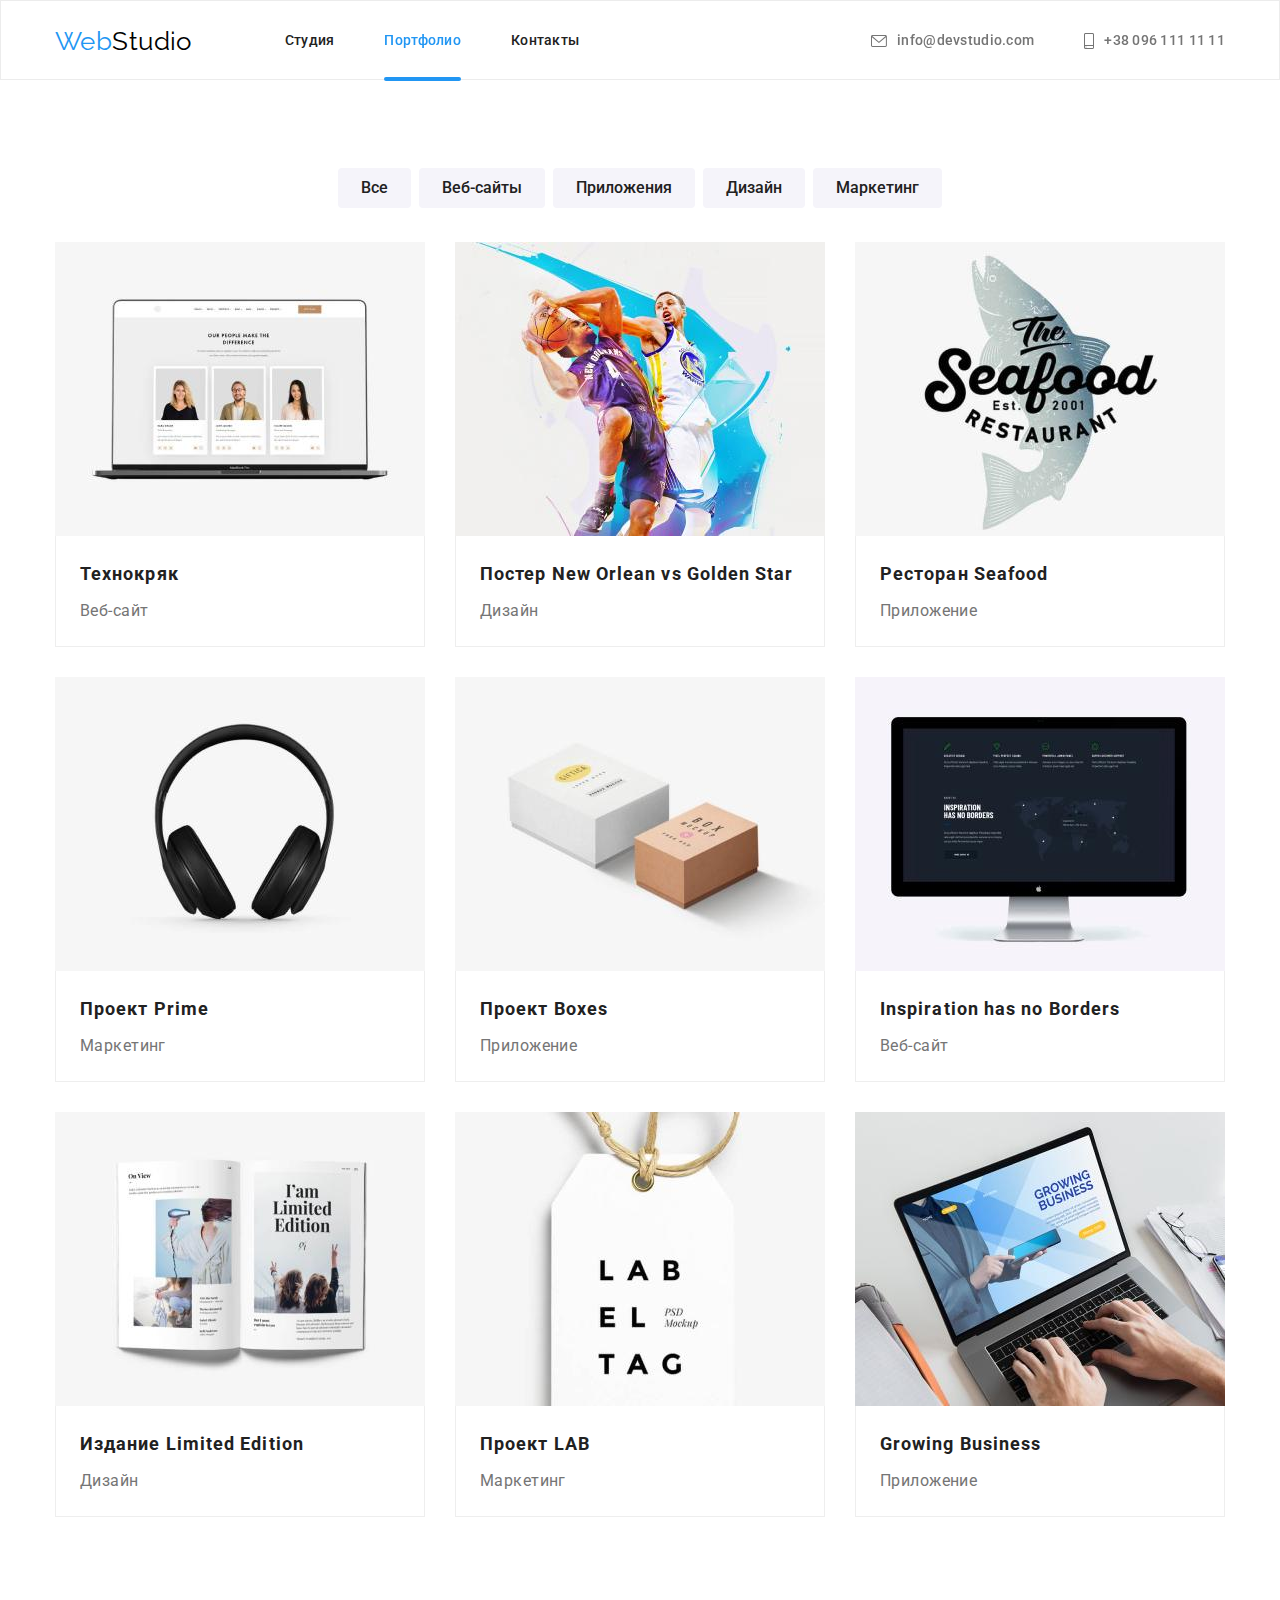
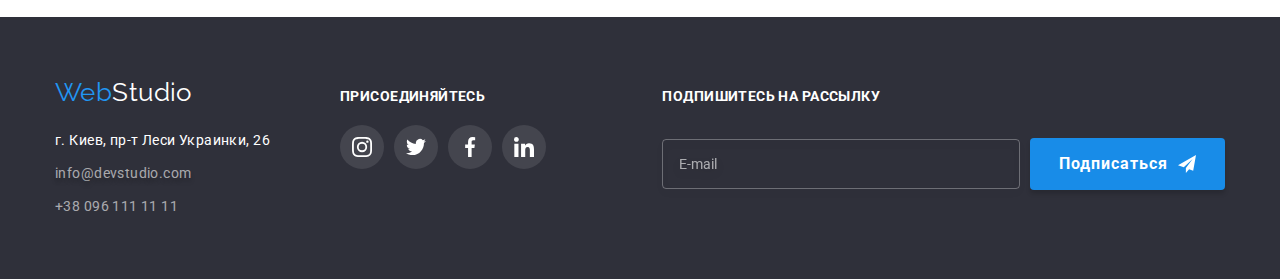
==== portfolio.html @ f0fca298 "Add_project" ====
<!DOCTYPE html>
<html lang="ru">

<head>
  <meta charset="UTF-8">
  <meta http-equiv="X-UA-Compatible" content="IE=edge">
  <meta name="viewport" content="width=device-width, initial-scale=1.0">
  <title>WebStudio</title>
  <link rel="preconnect" href="https://fonts.gstatic.com">
  <link href="https://fonts.googleapis.com/css2?family=Raleway:wght@700&family=Roboto:wght@400;500;700;900&display=swap"
    rel="stylesheet">
  <link rel="stylesheet" href="https://cdnjs.cloudflare.com/ajax/libs/modern-normalize/1.0.0/modern-normalize.min.css">
  <link rel="stylesheet" href="./css/styles.css">
</head>
<body>
<header class="header">
  <div class="container nav">
    <nav class="main-nav">
      <a href="./index.html" class="logo part-one" lang="en">Web<span class="logo part-two">Studio</span></a>
      <ul class="site-nav">
        <li class="item"><a href="./index.html" class="link">Студия</a></li>
        <li class="item"><a href="./portfolio.html" class="link current">Портфолио</a></li>
        <li class="item"><a href="" class="link">Контакты</a></li>
      </ul>
    </nav>
    <ul class="contact-header">
      <li class="item"><a href="mailto:info@devstudio.com" class="link " lang="en"><svg class="svg-email">
            <use href="./images/icon.svg#icon-envelope"></use>
          </svg> info@devstudio.com</a></li>
      <li class="item"><a href="tel:+380961111111" class="link "> <svg class="svg-tell">
            <use href="./images/icon.svg#icon-smartphone"></use>
          </svg>+38 096 111 11 11</a></li>
    </ul>
  </div>
</header>
  <main>
    <h1 class="hide-banner">Портфолио</h1>
   <!--Portfolio--> 
    <!--Filter-->
   <section class="section portfolio">
    <div class="container">
      <h2 class="section-title hide">Фильтр</h2>
      <ul class="filter-list">
        <li class="item"><button class="buttun secondary" type="button">Все</button></li>
        <li class="item"><button class="buttun secondary" type="button">Веб-сайты</button></li>
        <li class="item"><button class="buttun secondary" type="button">Приложения</button></li>
        <li class="item"><button class="buttun secondary" type="button">Дизайн</button></li>
        <li class="item"><button class="buttun secondary" type="button">Маркетинг</button></li>
      </ul>
      <!--Work examples-->
      <h2 class="section-title hide">Примеры работ</h2>
      <ul class="portfolio-list">
        <li class="item">
          <a href="" class="item-link">
            <div class="product-thumb">
              <img class="card-image no-gap" src="./images/website.jpg" alt="Веб-сайт" width="370" height="294">
              <div class="product-overlay">
                <p class="text-before">Технокряк это современная площадка распространения коронавируса. Компании используют эту платформу для цифрового
                  шпионажа и атак на защищённые сервера конкурентов.
                </p>
              </div>
            </div>
            <div class="content-portfolio">
              <h3 class="title">Технокряк</h3>
              <p class="text"> Веб-сайт </p>
            </div> 
          </a>
        </li>
        <li class="item">
          <a href="" class="item-link">
            <div class="product-thumb">
              <img class="card-image no-gap" src="./images/design.jpg" alt="Постер" width="370" height="294">
              <div class="product-overlay">
                <p class="text-before">Технокряк это современная площадка распространения коронавируса. Компании используют эту
                  платформу для цифрового
                  шпионажа и атак на защищённые сервера конкурентов.
                </p>
              </div>
            </div>
            <div class="content-portfolio">
              <h3 class="title">Постер <span lang="en">New Orlean vs Golden Star</span></h3>
              <p class="text"> Дизайн </p>
            </div> 
          </a>
        </li>
        <li class="item">
          <a href="" class="item-link">
            <div class="product-thumb">
              <img class="card-image no-gap" src="./images/attachment.jpg" alt="Логотип приложения" width="370" height="294">
              <div class="product-overlay">
                <p class="text-before">Технокряк это современная площадка распространения коронавируса. Компании используют эту
                  платформу для цифрового
                  шпионажа и атак на защищённые сервера конкурентов.
                </p>
              </div>
            </div>
            <div class="content-portfolio">
              <h3 class="title">Ресторан <span lang="en">Seafood</span></h3>
              <p class="text"> Приложение </p>
            </div>
          </a>
        </li>
        <li class="item">
          <a href="" class="item-link">
            <div class="product-thumb">
              <img class="card-image no-gap" src="./images/headphones.jpg" alt="Наушники" width="370" height="294">
              <div class="product-overlay">
                <p class="text-before">Технокряк это современная площадка распространения коронавируса. Компании используют эту
                  платформу для цифрового
                  шпионажа и атак на защищённые сервера конкурентов.
                </p>
              </div>
            </div>
            <div class="content-portfolio">
              <h3 class="title">Проект <span lang="en">Prime</span> </h3>
              <p class="text"> Маркетинг </p>
            </div>            
          </a>
        </li>
        <li class="item">
          <a href="" class="item-link">
            <div class="product-thumb">
              <img class="card-image no-gap" src="./images/box.jpg" alt="Коробки" width="370" height="294">
              <div class="product-overlay">
                <p class="text-before">Технокряк это современная площадка распространения коронавируса. Компании используют эту
                  платформу для цифрового
                  шпионажа и атак на защищённые сервера конкурентов.
                </p>
              </div>
            </div>
            <div class="content-portfolio">
              <h3 class="title">Проект <span lang="en">Boxes</span></h3>
              <p class="text"> Приложение </p>
            </div>
          </a>
        </li>
        <li class="item" >
          <a href="" class="item-link">
          <div class="product-thumb">
            <img class="card-image no-gap" src="./images/desktop.jpg" alt="Настольный компютер" width="370" height="294">
            <div class="product-overlay">
              <p class="text-before">Технокряк это современная площадка распространения коронавируса. Компании используют эту
                платформу для цифрового
                шпионажа и атак на защищённые сервера конкурентов.
              </p>
            </div>
          </div>
          <div class="content-portfolio">
            <h3 class="title" lang="en">Inspiration has no Borders</h3>
            <p class="text"> Веб-сайт </p>
          </div>            
          </a>
        </li>
        <li class="item" >
          <a href="" class="item-link">
          <div class="product-thumb">
            <img class="card-image no-gap" src="./images/book.jpg" alt="Книга" width="370" height="294">
            <div class="product-overlay">
              <p class="text-before">Технокряк это современная площадка распространения коронавируса. Компании используют эту
                платформу для цифрового
                шпионажа и атак на защищённые сервера конкурентов.
              </p>
            </div>
          </div>  
          <div class="content-portfolio">
            <h3 class="title">Издание <span lang="en">Limited Edition</span></h3>
            <p class="text"> Дизайн </p>
          </div>            
          </a>
        </li>
        <li class="item" >
          <a href="" class="item-link">
          <div class="product-thumb">
            <img class="card-image no-gap" src="./images/sticker.jpg" alt="Стикер" width="370" height="294">
            <div class="product-overlay">
              <p class="text-before">Технокряк это современная площадка распространения коронавируса. Компании используют эту
                платформу для цифрового
                шпионажа и атак на защищённые сервера конкурентов.
              </p>
            </div>
          </div>
          <div class="content-portfolio">
            <h3 class="title">Проект <span lang="en">LAB</span></h3>
            <p class="text"> Маркетинг </p>
          </div>            
          </a>
        </li>
        <li class="item" >
          <a href="" class="item-link">
          <div class="product-thumb">
            <img class="card-image no-gap" src="./images/macbook.jpg" alt="Макбук" width="370" height="294">
            <div class="product-overlay">
              <p class="text-before">Технокряк это современная площадка распространения коронавируса. Компании используют эту
                платформу для цифрового
                шпионажа и атак на защищённые сервера конкурентов.
              </p>
            </div>
          </div>  
          <div class="content-portfolio">
            <h3 class="title" lang="en">Growing Business</h3>
            <p class="text"> Приложение </p>
          </div>            
          </a>
        </li>
      </ul>
    </div>
   </section>
  </main>
  <footer>
    <div class="container footer">
      <div>
        <a href="./index.html" class="logo part-one footer" lang="en">Web<span class="logo part-three">Studio</span></a>
        <address class="address">
          <p class="location">г. Киев, пр-т Леси Украинки, 26</p>
          <ul class="contact-footer">
            <li class="item"><a href="mailto:info@devstudio.com" class="link mail" lang="en">info@devstudio.com</a></li>
            <li class="item"><a href="tel:+380961111111" class="link">+38 096 111 11 11</a></li>
          </ul>
        </address>
      </div>
      <div class="social-network-footer">
        <h2 class="social-titel">Присоединяйтесь</h2>
        <ul class="social-network-list">
          <li class="item"><a href="" class="link-instagram" target="_blank" rel="noreferrer noopener"><svg
                class="svg-social-network">
                <use href="./images/icon.svg#icon-instagram"></use>
              </svg><span class="hide" lang="en">Instagram</span></a></li>
          <li class="item"><a href="" class="link-twitter" target="_blank" rel="noreferrer noopener"><svg
                class="svg-social-network">
                <use href="./images/icon.svg#icon-twitter"></use>
              </svg> <span class="hide" lang="en">Twitter</span></a></li>
          <li class="item"><a href="" class="link-facebook" target="_blank" rel="noreferrer noopener"><svg
                class="svg-social-network">
                <use href="./images/icon.svg#icon-facebook"></use>
              </svg> <span class="hide" lang="en">Facebook</span></a></li>
          <li class="item"><a href="" class="link-linkedin" target="_blank" rel="noreferrer noopener"><svg
                class="svg-social-network">
                <use href="./images/icon.svg#icon-linkedin"></use>
              </svg> <span class="hide" lang="en">Linkedin</span></a></li>
        </ul>
      </div>
      <form class="form-footer js-speaker-form">
        <b class="form-text">Подпишитесь на рассылку</b>
        <div class="grup">
          <label class="form-field">
            <input type="email" name="email" placeholder="E-mail">
          </label>
          <button class="buttun submit" type="submit">Подписаться
            <svg class="svg-send">
              <use href="./images/icon.svg#icon-send"></use>
            </svg>
          </button>
        </div>
      </form>
    </div>
  </footer>
  <script>
    const { height: HeaderHeight } = document
      .querySelector(".header")
      .getBoundingClientRect();

    document.body.style.paddingTop = `${HeaderHeight}px`;

  </script>
  <script>
    (() => {
      document.querySelectorAll('.js-speaker-form').forEach(elem =>
        elem.addEventListener('submit', e => {
          e.preventDefault();
          new FormData(e.currentTarget).forEach((value, name) =>
            console.log(`${name}: ${value}`),
          );
        }),
      );
    })();
  </script>
</body>

</html>
---- css/styles.css ----
/* Цвет основного текста #757575 */
/* Вторичный цвет текста #212121 */
/* Вторичный цвет футера текста #FFFFFF*/
/* Цвет логотипа  #2196F3 ,#000000*/
/* Акцент #2196F3 */
/* Основной цвет фона #757575 */
/* Вторичный цвет фона #F5F4FA */
/* Цвет фона банер и футер #2F303A */

:root {
  --primary-text-color: #757575;
  --tiile-text-color: #212121;
  --accent-color: #2196f3;
  --accent-secondary-color: #188ce8;
  --primary-background-color: #ffffff;
  --secondary-background-color: #2f303a;
  --third-background-color: #f5f4fa;
  --logo-color: #000000;
  --contact-text-footer-color: rgba(255, 255, 255, 0.6);
}

body {
  margin: 0;
  background-color: var(--primary-background-color);
  color: var(--primary-text-color);
  font-family: Roboto, sans-serif;
  font-size: 14px;
  line-height: 1.71;
  letter-spacing: 0.03em;
}
/*========Reset==========*/
ul {
  margin: 0;
  padding: 0;
  list-style: none;
}

h1,
h2,
h3,
p {
  margin-top: 0;
  margin-bottom: 0;
}
h1,
h2,
h3 {
  font-size: 14px;
}

/*=======End Reset=======*/
/*======Global class======*/
.container {
  margin-left: auto;
  margin-right: auto;
  padding-left: 15px;
  padding-right: 15px;
  width: 1200px;
}
.title {
  margin-bottom: 10px;
}
.section {
  padding-top: 94px;
  padding-bottom: 94px;
}
.hide-banner,
.section-title.hide,
.social-network-list .hide,
.backdrop .hide {
  position: absolute;
  width: 1px;
  height: 1px;
  margin: -1px;
  border: 0;
  padding: 0;
  white-space: nowrap;
  clip-path: inset(100%);
  clip: rect(0 0 0 0);
  overflow: hidden;
}

/*======buttun==========*/
.buttun {
  cursor: pointer;
  font-size: 16px;
  border-radius: 4px;
  border: 1px solid transparent;

  transition: background-color 250ms cubic-bezier(0.4, 0, 0.2, 1),
    color 250ms cubic-bezier(0.4, 0, 0.2, 1),
    box-shadow 250ms cubic-bezier(0.4, 0, 0.2, 1);
}
.buttun.primary {
  display: inline-block;

  color: var(--primary-background-color);
  background-color: var(--accent-color);
  line-height: 1.88;

  letter-spacing: 0.06em;
  padding: 10px 32px;
  text-align: center;
}
.buttun.secondary {
  display: inline-block;
  color: var(--tiile-text-color);
  background-color: var(--third-background-color);
  font-weight: 500;
  line-height: 1.63;
  padding: 6px 22px;
  min-width: 73px;
  min-height: 38px;
  text-align: center;
}
.buttun.primary:hover,
.buttun.primary:focus {
  background-color: var(--accent-secondary-color);
}
.buttun.secondary:hover,
.buttun.secondary:focus {
  color: var(--primary-background-color);
  background-color: var(--accent-color);
  box-shadow: 0px 3px 1px rgba(0, 0, 0, 0.1), 0px 1px 2px rgba(0, 0, 0, 0.08),
    0px 2px 2px rgba(0, 0, 0, 0.12);
  border-radius: 4px;
}
/*====== END Global class======*/
/*=======Header============*/
/*=======Logo==============*/
.header {
  position: fixed;
  top: 0;
  left: 0;

  width: 100%;
  height: 80px;

  background-color: var(--primary-background-color);
  border: 1px solid #ececec;
  z-index: 2;
}

.logo {
  font-family: Raleway, sans-serif;
  font-size: 26px;
  line-height: 1.19;
  text-decoration: none;
}
.logo.part-one {
  color: var(--accent-color);
}
.logo.part-two {
  color: var(--logo-color);
}
.container.nav,
.main-nav {
  display: flex;
  align-items: center;
}

/*=======Site nav=======*/
.site-nav {
  display: flex;
  margin-left: 93px;
}
.site-nav .link {
  display: block;
  padding-top: 32px;
  padding-bottom: 32px;

  color: var(--tiile-text-color);

  font-weight: 500;
  line-height: 1.14;
  letter-spacing: 0.02em;
  text-decoration: none;

  transition: color 250ms cubic-bezier(0.4, 0, 0.2, 1);
}
.site-nav .link:hover,
.site-nav .link:focus {
  color: var(--accent-color);
}
.site-nav .link.current {
  position: relative;
  color: var(--accent-color);
}
.site-nav .link.current::after {
  position: absolute;
  bottom: 0;
  left: 0;

  display: block;
  content: '';
  height: 4px;
  width: 100%;
  margin-top: 28px;
  background: #2196f3;
  border-radius: 2px;
}
.contact-header .item + .item,
.site-nav .item + .item {
  margin-left: 50px;
}

/*======contact==========*/
.contact-header {
  display: flex;
  margin-left: auto;
}

.contact-header .link {
  display: flex;
  align-items: center;
  padding-top: 32px;
  padding-bottom: 32px;

  color: var(--primary-text-color);

  font-weight: 500;
  line-height: 1.14;
  letter-spacing: 0.02em;
  text-decoration: none;

  transition: color 250ms cubic-bezier(0.4, 0, 0.2, 1);
}
.contact-footer .link {
  color: var(--contact-text-footer-color);
  line-height: 1.71;
  text-decoration: none;
}
.contact-footer .link.mail {
  text-shadow: 0px 4px 4px rgba(0, 0, 0, 0.25);
}

.contact-header .link:hover,
.contact-header .link:focus {
  color: var(--accent-color);
}
.contact-header .item.email,
.contact-header .item.tell {
  display: flex;
  align-items: center;
}
.contact-header .svg-email {
  width: 16px;
  height: 12px;
  margin-right: 10px;
  fill: currentColor;
}
.contact-header .svg-tell {
  width: 10px;
  height: 16px;
  margin-right: 10px;
  fill: currentColor;
}

/*======= END Header============*/
/*========Main===========*/
/*========Banner=========*/
.banner {
  max-width: 1600px;
  margin-left: auto;
  margin-right: auto;
  background-color: var(--secondary-background-color);
  background-image: linear-gradient(
      to right,
      rgba(47, 48, 58, 0.4),
      rgba(47, 48, 58, 0.4)
    ),
    url(../images/baner.jpg);
  background-repeat: no-repeat;
  background-position: center;
  background-size: cover;
  text-align: center;
  padding: 200px 0;
}
.banner-title {
  margin-bottom: 30px;
  color: var(--primary-background-color);
  font-weight: 900;
  font-size: 44px;
  line-height: 1.36;
  letter-spacing: 0.06em;
  text-transform: uppercase;
}
.section-title,
.hide-banner {
  margin-bottom: 50px;
  color: var(--tiile-text-color);
  font-size: 36px;
  line-height: 1.17;
  text-align: center;
}

/*======particular qualities======*/
.qualities-list,
.doing-list,
.team-list {
  display: flex;
}
.qualities-list .item + .item,
.doing-list .item + .item,
.team-list .item + .item {
  margin-left: 30px;
}
.qualities-list .item,
.team-list .item {
  width: 270px;
}
.qualities-list .title {
  color: var(--tiile-text-color);
  line-height: 1.14;
  text-transform: uppercase;
}
.icon-svg {
  display: flex;
  align-items: center;
  justify-content: center;
  height: 120px;
  background-color: #f5f4fa;
  border-radius: 4px;
  margin-bottom: 30px;
}
.qualities-list .svg-qualities {
  width: 70px;
  height: 70px;
}
/*========What are we doing========*/
.section.doing {
  padding-top: 0;
  padding-bottom: 94px;
}
.card-image.no-gap {
  display: block;
}
.doing-list .item {
  width: 370px;
}
.doing-list .product-thumb {
  position: relative;
}
.section.doing .box {
  position: absolute;
  bottom: 0;
  right: 0;

  display: flex;
  align-items: center;
  justify-content: center;
  text-align: center;
  width: 370px;
  height: 70px;

  background: rgba(47, 48, 58, 0.8);
}
.section.doing .title {
  color: var(--primary-background-color);
  line-height: 1.14;
  text-transform: uppercase;
  margin: 0;
}
/*========Team=========*/
.section.team {
  text-align: center;
  background-color: var(--third-background-color);
}
.content-team {
  padding: 30px;
  background-color: var(--primary-background-color);
  box-shadow: 0px 1px 3px rgba(0, 0, 0, 0.12), 0px 1px 1px rgba(0, 0, 0, 0.14),
    0px 2px 1px rgba(0, 0, 0, 0.2);
  border-radius: 0px 0px 4px 4px;
}
.team-list .title {
  color: var(--tiile-text-color);
  font-weight: 500;
}
.team-list .text,
.team-list .title {
  font-size: 16px;
  line-height: 1.19;
}
.content-team .svg-social-network {
  height: 20px;
  width: 20px;
  fill: currentColor;
}
.content-team .link-instagram,
.content-team .link-twitter,
.content-team .link-facebook,
.content-team .link-linkedin {
  color: #afb1b8;
  background-color: transparent;

  transition: color 250ms cubic-bezier(0.4, 0, 0.2, 1),
    background-color 250ms cubic-bezier(0.4, 0, 0.2, 1);
}
.content-team .link-instagram:hover,
.content-team .link-twitter:hover,
.content-team .link-facebook:hover,
.content-team .link-linkedin:hover,
.content-team .link-instagram:focus,
.content-team .link-twitter:focus,
.content-team .link-facebook:focus,
.content-team .link-linkedin:focus {
  color: var(--primary-background-color);
  background-color: var(--accent-color);
}
/*=========Regular customers======*/
.regular-customers {
  padding: 94px 0;
}
.regular-customers-list {
  display: flex;
}

.regular-customers-list .svg-company {
  width: 106px;
  height: 60px;
  fill: currentColor;
}

.regular-customers-list .link-company {
  display: flex;
  align-items: center;
  justify-content: center;
  width: 170px;
  height: 92px;
  border: 1px solid #afb1b8;
  border-radius: 4px;
  color: #afb1b8;

  transition: color 250ms cubic-bezier(0.4, 0, 0.2, 1),
    border 250ms cubic-bezier(0.4, 0, 0.2, 1);
}
.regular-customers-list .link-company:hover,
.regular-customers-list .link-company:focus {
  border: 1px solid var(--accent-color);
  color: var(--accent-color);
}
.regular-customers-list .item + .item {
  margin-left: 30px;
}

/*========Portfolio========*/
.section.portfolio {
  padding-top: 88px;
  padding-bottom: 100px;
}
.filter-list {
  display: flex;
  justify-content: center;
  margin-bottom: 34px;
}
.filter-list .item + .item {
  margin-left: 8px;
}
.portfolio-list {
  display: flex;
  flex-wrap: wrap;
}
.portfolio-list .item {
  flex-basis: calc((100% - 60px) / 3);
  margin-right: 30px;
  margin-bottom: 30px;
  background: var(--primary-background-color);
}
.portfolio-list .item:nth-child(3n) {
  margin-right: 0;
}
.portfolio-list .item:nth-last-child(-n + 3) {
  margin-bottom: 0;
}
.portfolio-list .item-link {
  display: block;
  text-decoration: none;

  transition: box-shadow 250ms cubic-bezier(0.4, 0, 0.2, 1);
}
.portfolio-list .item-link:hover,
.portfolio-list .item-link:focus {
  box-shadow: 0px 1px 1px rgba(0, 0, 0, 0.12), 0px 4px 4px rgba(0, 0, 0, 0.06),
    1px 4px 6px rgba(0, 0, 0, 0.16);
}
.content-portfolio {
  padding: 20px 24px;
  border-right-width: 1px;
  border-right-style: solid;
  border-right-color: #eeeeee;
  border-left-width: 1px;
  border-left-style: solid;
  border-left-color: #eeeeee;
  border-bottom-width: 1px;
  border-bottom-style: solid;
  border-bottom-color: #eeeeee;
}
.portfolio-list .title {
  margin: 0 0 4px 0;
  color: var(--tiile-text-color);
  font-size: 18px;
  line-height: 2;
  letter-spacing: 0.06em;
  border-right-width: 1px;
}
.portfolio-list .text {
  font-size: 16px;
  line-height: 1.88;
  border-right-width: 1px;
  color: var(--primary-text-color);
}
.section.portfolio .product-thumb {
  position: relative;
  overflow: hidden;
}
.product-overlay {
  position: absolute;
  top: 0;
  left: 0;
  transform: translateY(294px);

  width: 100%;
  height: 100%;
  padding: 63px 24px;
  font-size: 18px;
  line-height: 1.55;

  color: var(--primary-background-color);
  background-color: rgba(33, 150, 243, 0.9);
  opacity: 0;
  transition: transform 250ms cubic-bezier(0.4, 0, 0.2, 1);
}
.item-link:hover .product-overlay,
.item-link:focus .product-overlay {
  transform: translateY(0);
  opacity: 1;
}
/*======== END Main===========*/
/*========Footer==============*/
footer {
  background-color: var(--secondary-background-color);
  padding-top: 60px;
  padding-bottom: 60px;
}
.container.footer {
  display: flex;
  align-items: baseline;
}
.address {
  margin-top: 20px;
  font-style: normal;
}
.logo.part-three {
  color: var(--primary-background-color);
}
.location {
  color: var(--primary-background-color);
  line-height: 1.71;
}
.contact-footer .item,
.location {
  margin-bottom: 9px;
  display: block;
}
.contact-footer .item:nth-child(2) {
  margin-bottom: 0;
}
.social-network-footer {
  margin-left: 70px;
}
.social-titel {
  line-height: 1.14;
  text-transform: uppercase;
  color: var(--primary-background-color);
}
.social-network-list {
  display: flex;
  margin-top: 20px;
}
.link-instagram,
.link-twitter,
.link-facebook,
.link-linkedin {
  display: flex;
  align-items: center;
  justify-content: center;
  height: 44px;
  width: 44px;
  border-radius: 50%;
  background-color: rgba(255, 255, 255, 0.1);

  transition: background-color 250ms cubic-bezier(0.4, 0, 0.2, 1);
}
.svg-social-network {
  height: 20px;
  width: 20px;
  fill: var(--primary-background-color);
}
.social-network-list .item + .item {
  margin-left: 10px;
}
.link-instagram:hover,
.link-twitter:hover,
.link-facebook:hover,
.link-linkedin:hover,
.link-instagram:focus,
.link-twitter:focus,
.link-facebook:focus,
.link-linkedin:focus {
  background-color: var(--accent-color);
}
.footer .form-footer {
  margin-left: auto;
}
.footer .form-text {
  line-height: 1.142;
  text-transform: uppercase;

  color: var(--primary-background-color);
}
.footer .grup {
  display: flex;
  align-items: baseline;
  margin-top: 20px;
}
.form-footer .form-field input {
  width: 358px;
  height: 50px;
  padding: 15px 0 15px 16px;

  line-height: 1.25;
  color: rgba(255, 255, 255, 0.6);

  background-color: inherit;
  border: 1px solid rgba(255, 255, 255, 0.3);
  filter: drop-shadow(0px 4px 4px rgba(0, 0, 0, 0.15));
  border-radius: 4px;

  transition: border 250ms cubic-bezier(0.4, 0, 0.2, 1);
}

.form-footer .form-field input::placeholder {
  line-height: 1.25;
  color: rgba(255, 255, 255, 0.6);
}
.footer .grup .buttun.submit {
  display: flex;
  align-items: center;
  text-align: center;

  padding: 10px 28px;
  margin-left: 10px;
}
.footer .svg-send {
  width: 18px;
  height: 18px;
  margin-left: 10px;
}

/*========END Footer==============*/

/*========Backdrop=========*/
.backdrop {
  position: fixed;
  top: 0;
  left: 0;

  width: 100%;
  height: 100%;
  background-color: rgba(0, 0, 0, 0.2);

  z-index: 3;

  transform: scale(1);
  transition: opacity 250ms cubic-bezier(0.4, 0, 0.2, 1),
    transform 250ms cubic-bezier(0.4, 0, 0.2, 1);
}
.backdrop.is-hidden {
  opacity: 0;
  pointer-events: none;

  transform: scale(0);
  transition: opacity 250ms cubic-bezier(0.4, 0, 0.2, 1),
    transform 250ms cubic-bezier(0.4, 0, 0.2, 1);
}
.modal {
  position: absolute;
  left: 50%;
  top: 50%;
  transform: translate(-50%, -50%);

  width: 528px;
  padding: 40px;
  background: var(--primary-background-color);
  box-shadow: 0px 1px 3px rgba(0, 0, 0, 0.12), 0px 1px 1px rgba(0, 0, 0, 0.14),
    0px 2px 1px rgba(0, 0, 0, 0.2);
  border-radius: 4px;
}
.buttun.close {
  position: absolute;
  right: 8px;
  top: 8px;

  display: flex;
  align-items: center;
  justify-content: center;

  height: 30px;
  width: 30px;
  padding: 0;

  border-radius: 50%;
  background: #ffffff;
  border: 1px solid rgba(0, 0, 0, 0.1);
  color: #000000;

  transition: color 250ms cubic-bezier(0.4, 0, 0.2, 1);
}
.backdrop .svg-buttun {
  width: 18px;
  height: 18px;
  fill: currentColor;
}
.buttun.close:hover,
.buttun.close:focus {
  color: var(--accent-color);
}
/*=====Form=======*/
.form {
  width: 448px;
  margin: 0 auto 0 auto;
  text-align: center;
}
textarea {
  width: 100%;
  height: 120px;
  padding: 12px 16px;
  resize: none;
  border: 1px solid rgba(33, 33, 33, 0.2);
  border-radius: 4px;

  transition: border 250ms cubic-bezier(0.4, 0, 0.2, 1);
}
.form-field {
  display: flex;
  position: relative;
  flex-direction: column;
  margin-top: 10px;
  text-align: left;
}
.form-field input {
  margin: 0;
  padding: 12px 0 12px 42px;
  border: 1px solid rgba(33, 33, 33, 0.2);
  border-radius: 4px;

  transition: border 250ms cubic-bezier(0.4, 0, 0.2, 1);
}
.form-field .text-lable {
  font-size: 12px;
  line-height: 1.16;
  letter-spacing: 0.01em;
  margin-bottom: 4px;
}
.form-field textarea::placeholder {
  line-height: 1.14;
  letter-spacing: 0.01em;
  color: rgba(117, 117, 117, 0.5);
}
.form-title {
  margin-bottom: 12px;
  font-size: 20px;
  line-height: 1.15;
  text-align: center;
  color: var(--tiile-text-color);
}

.checkbox-agreement-conditions {
  display: flex;
  align-items: center;
  justify-content: center;

  margin-top: 20px;
  margin-bottom: 30px;
}
.checkbox-agreement-conditions input[type='checkbox'] {
  -webkit-appearance: none;
  -moz-appearance: none;
  appearance: none;
  position: absolute;
  width: 16px;
  height: 15px;
  bottom: 126px;
  left: 52px;
  /*position: absolute;
  width: 1px;
  height: 1px;
  margin: -1px;
  border: 0;
  padding: 0;
  white-space: nowrap;
  clip-path: inset(100%);
  clip: rect(0 0 0 0);
  overflow: hidden;*/
}
.checkbox-agreement-conditions .text,
.checkbox-agreement-conditions .checkbox-link {
  line-height: 1.71;
}
.checkbox-agreement-conditions .text {
  margin-left: 7px;
}
.checkbox-agreement-conditions .checkbox-link {
  text-decoration-line: underline;
  color: var(--accent-color);
}
.icon-check {
  width: 16px;
  height: 15px;
  border: 2px solid #212121;
  border-radius: 2px;

  transform: scale(0.9);
}
.checkbox:checked + .icon-check {
  border-color: var(--accent-color);
  background-origin: border-box;
  background-color: var(--accent-color);
  box-shadow: 0px 4px 4px rgba(0, 0, 0, 0.25);

  transform: scale(1);
  transition: background-color 250ms cubic-bezier(0.4, 0, 0.2, 1),
    box-shadow 250ms cubic-bezier(0.4, 0, 0.2, 1),
    border-color 250ms cubic-bezier(0.4, 0, 0.2, 1),
    transform 250ms cubic-bezier(0.4, 0, 0.2, 1);
}
/*.checkbox:focus + .icon-check {
  box-shadow: 0px 4px 4px rgba(0, 0, 0, 0.25), 0px 0px 0 2px red;
}
.checkbox:checked:focus + .icon-check {
  box-shadow: 0px 4px 4px rgba(0, 0, 0, 0.25), 0px 0px 0 2px red;
}*/
.form-field .svg-phone,
.form-field .svg-mail,
.form-field .svg-human {
  position: absolute;
  width: 18px;
  height: 18px;
  top: 29px;
  left: 12px;
  fill: #000000;

  transition: fill 250ms cubic-bezier(0.4, 0, 0.2, 1);
}
.form-field input:hover,
.form-field textarea:hover,
.form-field input:focus-within,
.form-field textarea:focus-within {
  outline: var(--accent-color);
  border: 1px solid var(--accent-color);
}

.form-field:focus-within > .svg-phone,
.form-field:hover > .svg-phone,
.form-field:focus-within > .svg-mail,
.form-field:hover > .svg-mail,
.form-field:focus-within > .svg-human,
.form-field:hover > .svg-human {
  fill: var(--accent-color);
}

.buttun.submit {
  display: inline-block;
  padding: 10px 55px 10px 55px;
  font-weight: bold;
  line-height: 1.875;
  letter-spacing: 0.06em;
  color: var(--primary-background-color);
  background: var(--accent-secondary-color);
  box-shadow: 0px 4px 4px rgba(0, 0, 0, 0.15);
}
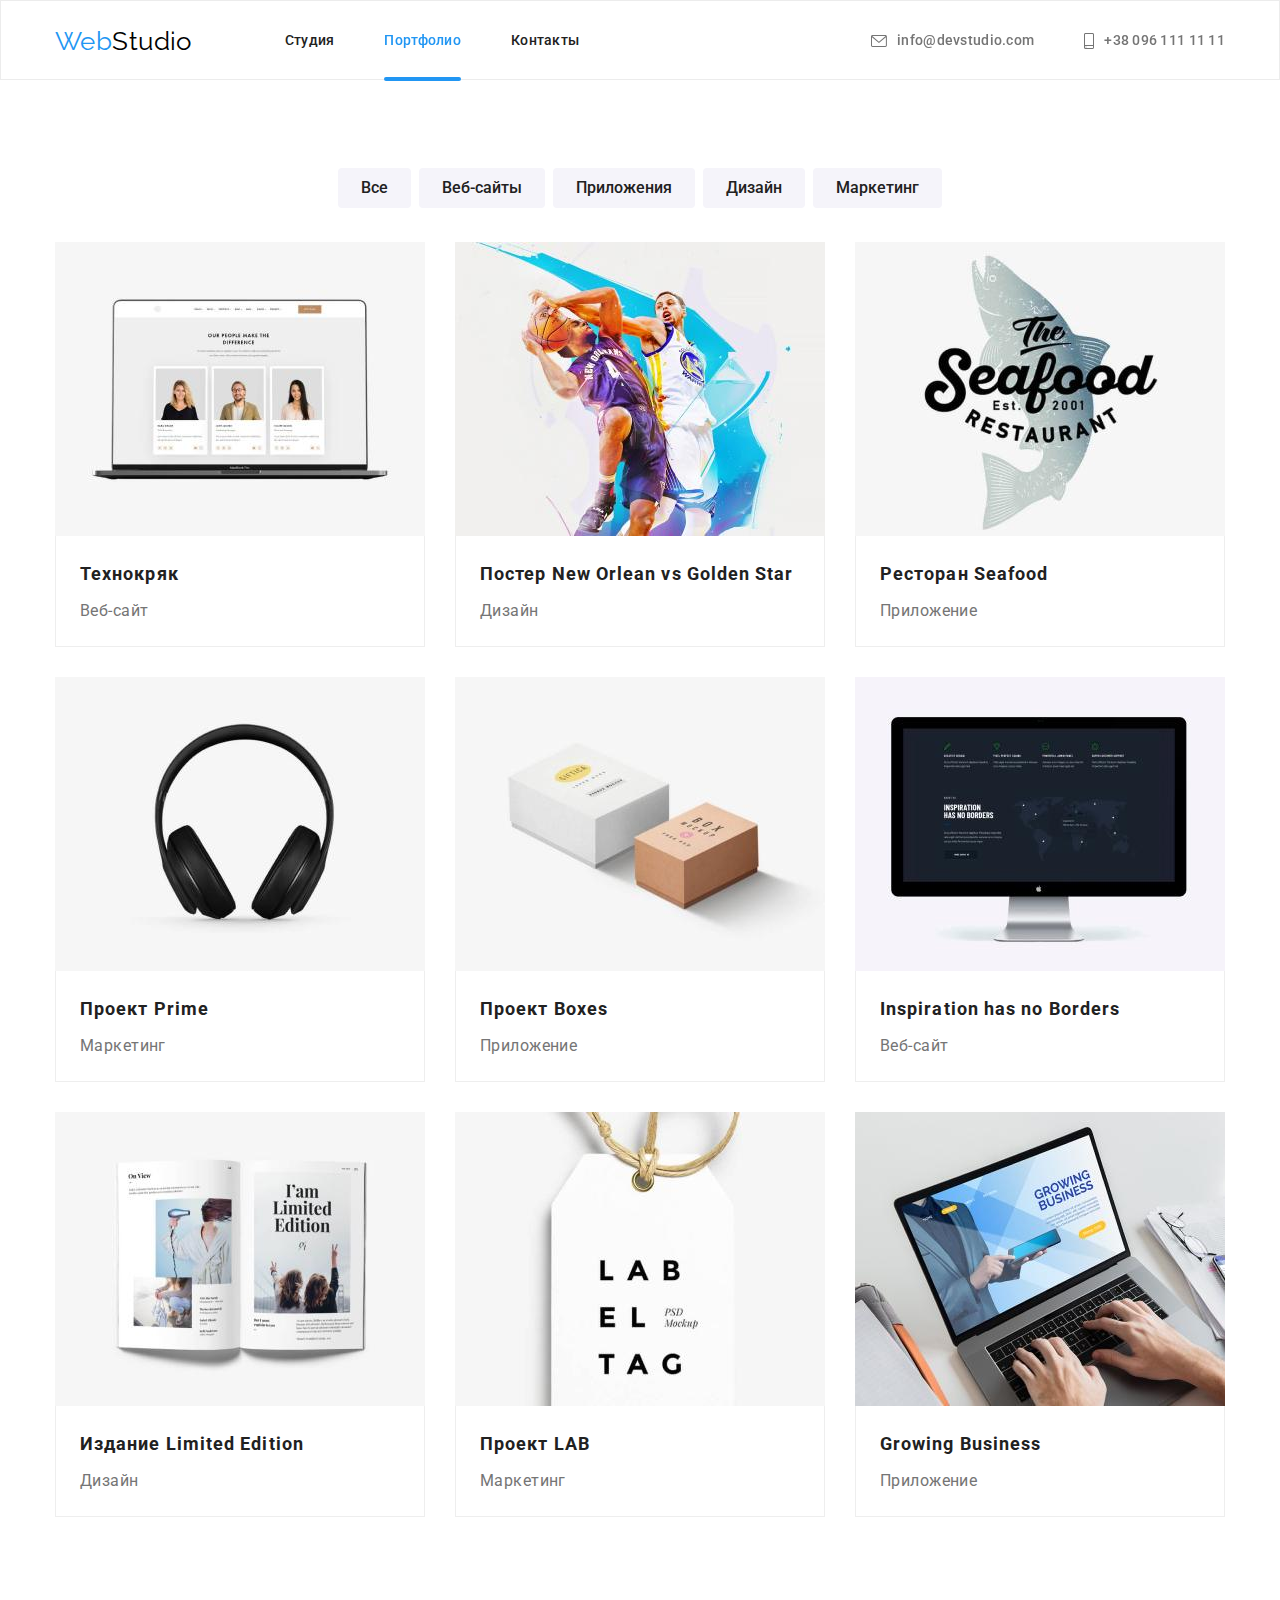
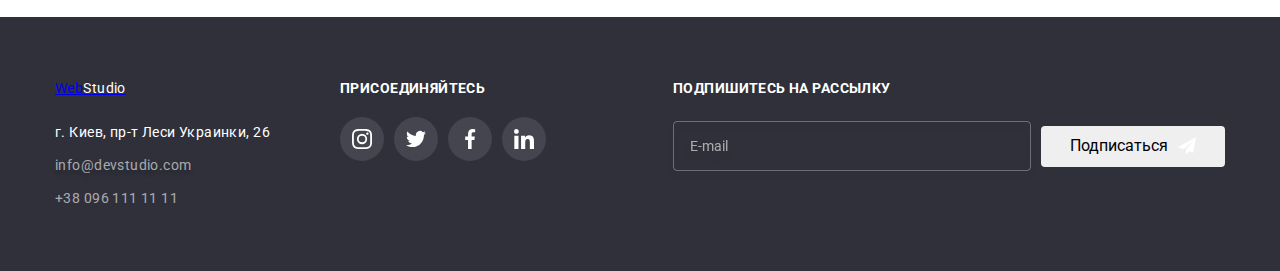
==== commit 2d996670: "+" ====
--- a/portfolio.html
+++ b/portfolio.html
@@ -13,26 +13,29 @@
   <link rel="stylesheet" href="./css/styles.css">
 </head>
 <body>
-<header class="header">
-  <div class="container nav">
-    <nav class="main-nav">
-      <a href="./index.html" class="logo part-one" lang="en">Web<span class="logo part-two">Studio</span></a>
-      <ul class="site-nav">
-        <li class="item"><a href="./index.html" class="link">Студия</a></li>
-        <li class="item"><a href="./portfolio.html" class="link current">Портфолио</a></li>
-        <li class="item"><a href="" class="link">Контакты</a></li>
+  <header class="header">
+    <div class="container container--flex">
+      <nav class="main-nav">
+        <a href="./index.html" class="main-nav__logo main-nav__logo--blue" lang="en">Web<span
+            class="main-nav__logo main-nav__logo--black ">Studio</span></a>
+        <ul class="site-nav">
+          <li class="site-nav__item"><a href="./index.html" class="site-nav__link">Студия</a></li>
+          <li class="site-nav__item"><a href="./portfolio.html" class="site-nav__link site-nav__link--current">Портфолио</a></li>
+          <li class="site-nav__item"><a href="" class="site-nav__link">Контакты</a></li>
+        </ul>
+      </nav>
+      <ul class="contact-header">
+        <li class="contact-header__item"><a href="mailto:info@devstudio.com" class="contact-header__link" lang="en"><svg
+              class="contact-header__svg-email">
+              <use href="./images/icon.svg#icon-envelope"></use>
+            </svg> info@devstudio.com</a></li>
+        <li class="contact-header__item"><a href="tel:+380961111111" class="contact-header__link"> <svg
+              class="contact-header__svg-tell">
+              <use href="./images/icon.svg#icon-smartphone"></use>
+            </svg>+38 096 111 11 11</a></li>
       </ul>
-    </nav>
-    <ul class="contact-header">
-      <li class="item"><a href="mailto:info@devstudio.com" class="link " lang="en"><svg class="svg-email">
-            <use href="./images/icon.svg#icon-envelope"></use>
-          </svg> info@devstudio.com</a></li>
-      <li class="item"><a href="tel:+380961111111" class="link "> <svg class="svg-tell">
-            <use href="./images/icon.svg#icon-smartphone"></use>
-          </svg>+38 096 111 11 11</a></li>
-    </ul>
-  </div>
-</header>
+    </div>
+  </header>
   <main>
     <h1 class="hide-banner">Портфолио</h1>
    <!--Portfolio--> 
--- a/css/styles.css
+++ b/css/styles.css
@@ -67,7 +67,7 @@
 .hide-banner,
 .section-title.hide,
 .social-network-list .hide,
-.backdrop .hide {
+.buttun-text--hide {
   position: absolute;
   width: 1px;
   height: 1px;
@@ -91,7 +91,7 @@
     color 250ms cubic-bezier(0.4, 0, 0.2, 1),
     box-shadow 250ms cubic-bezier(0.4, 0, 0.2, 1);
 }
-.buttun.primary {
+.buttun--primary {
   display: inline-block;
 
   color: var(--primary-background-color);
@@ -141,19 +141,19 @@
   z-index: 2;
 }
 
-.logo {
+.main-nav__logo {
   font-family: Raleway, sans-serif;
   font-size: 26px;
   line-height: 1.19;
   text-decoration: none;
 }
-.logo.part-one {
+.main-nav__logo--blue {
   color: var(--accent-color);
 }
-.logo.part-two {
+.main-nav__logo--black {
   color: var(--logo-color);
 }
-.container.nav,
+.container--flex,
 .main-nav {
   display: flex;
   align-items: center;
@@ -164,7 +164,7 @@
   display: flex;
   margin-left: 93px;
 }
-.site-nav .link {
+.site-nav__link {
   display: block;
   padding-top: 32px;
   padding-bottom: 32px;
@@ -178,15 +178,15 @@
 
   transition: color 250ms cubic-bezier(0.4, 0, 0.2, 1);
 }
-.site-nav .link:hover,
-.site-nav .link:focus {
+.site-nav .site-nav__link:hover,
+.site-nav .site-nav__link:focus {
   color: var(--accent-color);
 }
-.site-nav .link.current {
+.site-nav__link--current {
   position: relative;
   color: var(--accent-color);
 }
-.site-nav .link.current::after {
+.site-nav__link--current::after {
   position: absolute;
   bottom: 0;
   left: 0;
@@ -199,8 +199,8 @@
   background: #2196f3;
   border-radius: 2px;
 }
-.contact-header .item + .item,
-.site-nav .item + .item {
+.contact-header .contact-header__item + .contact-header__item,
+.site-nav__item + .site-nav__item {
   margin-left: 50px;
 }
 
@@ -210,7 +210,7 @@
   margin-left: auto;
 }
 
-.contact-header .link {
+.contact-header__link {
   display: flex;
   align-items: center;
   padding-top: 32px;
@@ -234,22 +234,18 @@
   text-shadow: 0px 4px 4px rgba(0, 0, 0, 0.25);
 }
 
-.contact-header .link:hover,
-.contact-header .link:focus {
+.contact-header .contact-header__link:hover,
+.contact-header .contact-header__link:focus {
   color: var(--accent-color);
 }
-.contact-header .item.email,
-.contact-header .item.tell {
-  display: flex;
-  align-items: center;
-}
-.contact-header .svg-email {
+
+.contact-header__svg-email {
   width: 16px;
   height: 12px;
   margin-right: 10px;
   fill: currentColor;
 }
-.contact-header .svg-tell {
+.contact-header__svg-tell {
   width: 10px;
   height: 16px;
   margin-right: 10px;
@@ -259,7 +255,7 @@
 /*======= END Header============*/
 /*========Main===========*/
 /*========Banner=========*/
-.banner {
+.hero {
   max-width: 1600px;
   margin-left: auto;
   margin-right: auto;
@@ -276,7 +272,7 @@
   text-align: center;
   padding: 200px 0;
 }
-.banner-title {
+.hero__title {
   margin-bottom: 30px;
   color: var(--primary-background-color);
   font-weight: 900;
@@ -676,7 +672,7 @@
   transition: opacity 250ms cubic-bezier(0.4, 0, 0.2, 1),
     transform 250ms cubic-bezier(0.4, 0, 0.2, 1);
 }
-.backdrop.is-hidden {
+.backdrop--is-hidden {
   opacity: 0;
   pointer-events: none;
 
@@ -697,7 +693,7 @@
     0px 2px 1px rgba(0, 0, 0, 0.2);
   border-radius: 4px;
 }
-.buttun.close {
+.buttun--close {
   position: absolute;
   right: 8px;
   top: 8px;
@@ -717,13 +713,13 @@
 
   transition: color 250ms cubic-bezier(0.4, 0, 0.2, 1);
 }
-.backdrop .svg-buttun {
+.buttun__svg {
   width: 18px;
   height: 18px;
   fill: currentColor;
 }
-.buttun.close:hover,
-.buttun.close:focus {
+.buttun--close:hover,
+.buttun--close:focus {
   color: var(--accent-color);
 }
 /*=====Form=======*/
@@ -742,14 +738,14 @@
 
   transition: border 250ms cubic-bezier(0.4, 0, 0.2, 1);
 }
-.form-field {
+.form__field {
   display: flex;
   position: relative;
   flex-direction: column;
   margin-top: 10px;
   text-align: left;
 }
-.form-field input {
+.form__field input {
   margin: 0;
   padding: 12px 0 12px 42px;
   border: 1px solid rgba(33, 33, 33, 0.2);
@@ -757,18 +753,18 @@
 
   transition: border 250ms cubic-bezier(0.4, 0, 0.2, 1);
 }
-.form-field .text-lable {
+.form__text-lable {
   font-size: 12px;
   line-height: 1.16;
   letter-spacing: 0.01em;
   margin-bottom: 4px;
 }
-.form-field textarea::placeholder {
+.form__field textarea::placeholder {
   line-height: 1.14;
   letter-spacing: 0.01em;
   color: rgba(117, 117, 117, 0.5);
 }
-.form-title {
+.form__title {
   margin-bottom: 12px;
   font-size: 20px;
   line-height: 1.15;
@@ -776,7 +772,7 @@
   color: var(--tiile-text-color);
 }
 
-.checkbox-agreement-conditions {
+.form__checkbox-agreement-conditions {
   display: flex;
   align-items: center;
   justify-content: center;
@@ -784,7 +780,7 @@
   margin-top: 20px;
   margin-bottom: 30px;
 }
-.checkbox-agreement-conditions input[type='checkbox'] {
+.form__checkbox-agreement-conditions input[type='checkbox'] {
   -webkit-appearance: none;
   -moz-appearance: none;
   appearance: none;
@@ -804,18 +800,18 @@
   clip: rect(0 0 0 0);
   overflow: hidden;*/
 }
-.checkbox-agreement-conditions .text,
-.checkbox-agreement-conditions .checkbox-link {
+.form__text,
+.form__checkbox-link {
   line-height: 1.71;
 }
-.checkbox-agreement-conditions .text {
+.form__text {
   margin-left: 7px;
 }
-.checkbox-agreement-conditions .checkbox-link {
+.form__checkbox-link {
   text-decoration-line: underline;
   color: var(--accent-color);
 }
-.icon-check {
+.form__icon-check {
   width: 16px;
   height: 15px;
   border: 2px solid #212121;
@@ -823,7 +819,7 @@
 
   transform: scale(0.9);
 }
-.checkbox:checked + .icon-check {
+.form__checkbox:checked + .form__icon-check {
   border-color: var(--accent-color);
   background-origin: border-box;
   background-color: var(--accent-color);
@@ -841,9 +837,9 @@
 .checkbox:checked:focus + .icon-check {
   box-shadow: 0px 4px 4px rgba(0, 0, 0, 0.25), 0px 0px 0 2px red;
 }*/
-.form-field .svg-phone,
-.form-field .svg-mail,
-.form-field .svg-human {
+.form__svg-phone,
+.form__svg-mail,
+.form__svg-human {
   position: absolute;
   width: 18px;
   height: 18px;
@@ -853,24 +849,24 @@
 
   transition: fill 250ms cubic-bezier(0.4, 0, 0.2, 1);
 }
-.form-field input:hover,
-.form-field textarea:hover,
-.form-field input:focus-within,
-.form-field textarea:focus-within {
+.form__field input:hover,
+.form__field textarea:hover,
+.form__field input:focus-within,
+.form__field textarea:focus-within {
   outline: var(--accent-color);
   border: 1px solid var(--accent-color);
 }
 
-.form-field:focus-within > .svg-phone,
-.form-field:hover > .svg-phone,
-.form-field:focus-within > .svg-mail,
-.form-field:hover > .svg-mail,
-.form-field:focus-within > .svg-human,
-.form-field:hover > .svg-human {
+.form__field:focus-within > .form__svg-phone,
+.form__field:hover > .form__svg-phone,
+.form__field:focus-within > .form__svg-mail,
+.form__field:hover > .form__svg-mail,
+.form__field:focus-within > .form__svg-human,
+.form__field:hover > .form__svg-human {
   fill: var(--accent-color);
 }
 
-.buttun.submit {
+.buttun--submit {
   display: inline-block;
   padding: 10px 55px 10px 55px;
   font-weight: bold;
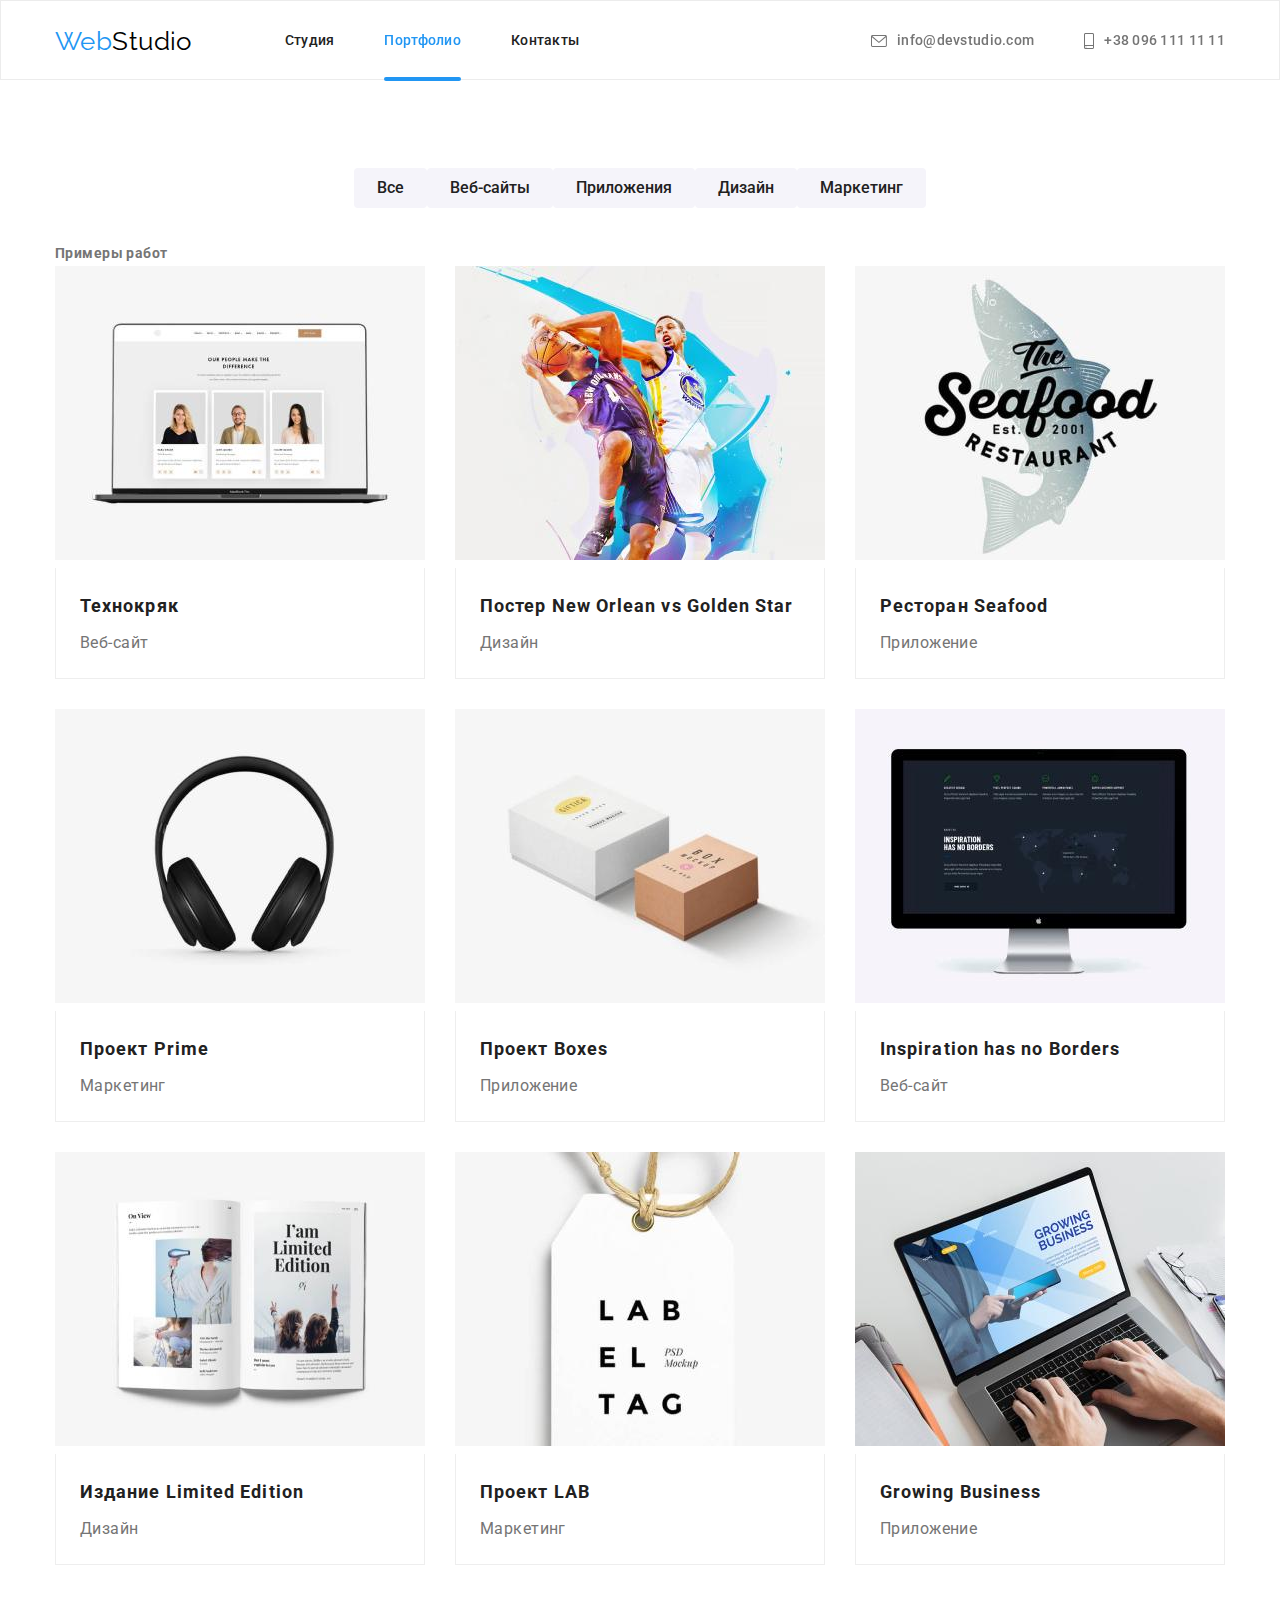
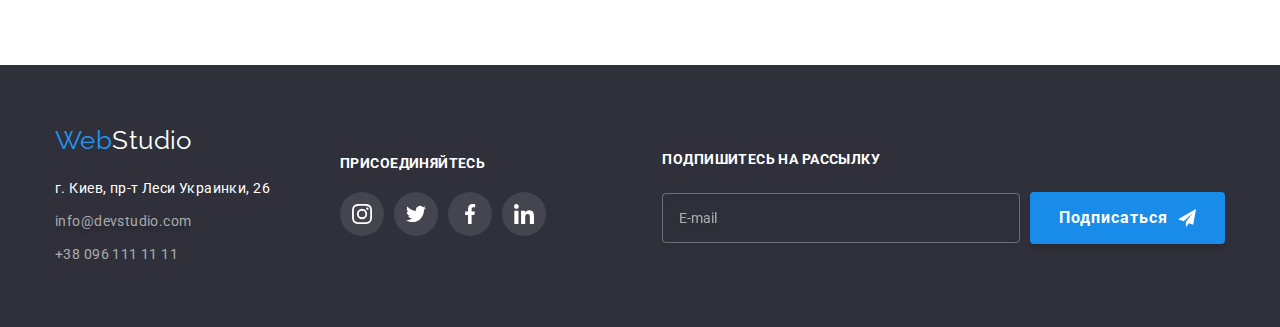
==== commit 72bc6abc: "+" ====
--- a/portfolio.html
+++ b/portfolio.html
@@ -16,10 +16,9 @@
   <header class="header">
     <div class="container container--flex">
       <nav class="main-nav">
-        <a href="./index.html" class="main-nav__logo main-nav__logo--blue" lang="en">Web<span
-            class="main-nav__logo main-nav__logo--black ">Studio</span></a>
+        <a href="./index.html" class="logo logo--blue" lang="en">Web<span class="logo logo--black ">Studio</span></a>
         <ul class="site-nav">
-          <li class="site-nav__item"><a href="./index.html" class="site-nav__link">Студия</a></li>
+          <li class="site-nav__item"><a href="./index.html" class="site-nav__link ">Студия</a></li>
           <li class="site-nav__item"><a href="./portfolio.html" class="site-nav__link site-nav__link--current">Портфолио</a></li>
           <li class="site-nav__item"><a href="" class="site-nav__link">Контакты</a></li>
         </ul>
@@ -37,18 +36,18 @@
     </div>
   </header>
   <main>
-    <h1 class="hide-banner">Портфолио</h1>
+    <h1 class="banner--hide">Портфолио</h1>
    <!--Portfolio--> 
     <!--Filter-->
-   <section class="section portfolio">
+   <section class="section section__portfolio">
     <div class="container">
-      <h2 class="section-title hide">Фильтр</h2>
+      <h2 class="section__title section__title--hide">Фильтр</h2>
       <ul class="filter-list">
-        <li class="item"><button class="buttun secondary" type="button">Все</button></li>
-        <li class="item"><button class="buttun secondary" type="button">Веб-сайты</button></li>
-        <li class="item"><button class="buttun secondary" type="button">Приложения</button></li>
-        <li class="item"><button class="buttun secondary" type="button">Дизайн</button></li>
-        <li class="item"><button class="buttun secondary" type="button">Маркетинг</button></li>
+        <li class="filter-list__item"><button class="buttun buttun--secondary" type="button">Все</button></li>
+        <li class="filter-list__item"><button class="buttun buttun--secondary" type="button">Веб-сайты</button></li>
+        <li class="filter-list__item"><button class="buttun buttun--secondary" type="button">Приложения</button></li>
+        <li class="filter-list__item"><button class="buttun buttun--secondary" type="button">Дизайн</button></li>
+        <li class="filter-list__item"><button class="buttun buttun--secondary" type="button">Маркетинг</button></li>
       </ul>
       <!--Work examples-->
       <h2 class="section-title hide">Примеры работ</h2>
@@ -210,51 +209,54 @@
    </section>
   </main>
   <footer>
-    <div class="container footer">
+    <div class="container container--flex">
       <div>
-        <a href="./index.html" class="logo part-one footer" lang="en">Web<span class="logo part-three">Studio</span></a>
+        <a href="./index.html" class="logo logo--blue" lang="en">Web<span class="logo logo--white ">Studio</span></a>
         <address class="address">
-          <p class="location">г. Киев, пр-т Леси Украинки, 26</p>
+          <p class="address__location">г. Киев, пр-т Леси Украинки, 26</p>
           <ul class="contact-footer">
-            <li class="item"><a href="mailto:info@devstudio.com" class="link mail" lang="en">info@devstudio.com</a></li>
-            <li class="item"><a href="tel:+380961111111" class="link">+38 096 111 11 11</a></li>
+            <li class="contact-footer__item"><a href="mailto:info@devstudio.com"
+                class="contact-footer__link contact-footer__link--shadow" lang="en">info@devstudio.com</a></li>
+            <li class="contact-footer__item"><a href="tel:+380961111111" class="contact-footer__link">+38 096 111 11
+                11</a></li>
           </ul>
         </address>
       </div>
       <div class="social-network-footer">
-        <h2 class="social-titel">Присоединяйтесь</h2>
+        <h2 class="social-network-footer__titel">Присоединяйтесь</h2>
         <ul class="social-network-list">
-          <li class="item"><a href="" class="link-instagram" target="_blank" rel="noreferrer noopener"><svg
-                class="svg-social-network">
+          <li class="social-network-list__item"><a href="" class="social-network-list__link" target="_blank"
+              rel="noreferrer noopener"><svg class="social-network-list__svg">
                 <use href="./images/icon.svg#icon-instagram"></use>
-              </svg><span class="hide" lang="en">Instagram</span></a></li>
-          <li class="item"><a href="" class="link-twitter" target="_blank" rel="noreferrer noopener"><svg
-                class="svg-social-network">
+              </svg><span class="social-network-list--hide" lang="en">Instagram</span></a></li>
+          <li class="social-network-list__item"><a href="" class="social-network-list__link" target="_blank"
+              rel="noreferrer noopener"><svg class="social-network-list__svg">
                 <use href="./images/icon.svg#icon-twitter"></use>
-              </svg> <span class="hide" lang="en">Twitter</span></a></li>
-          <li class="item"><a href="" class="link-facebook" target="_blank" rel="noreferrer noopener"><svg
-                class="svg-social-network">
+              </svg> <span class="social-network-list--hide" lang="en">Twitter</span></a></li>
+          <li class="social-network-list__item"><a href="" class="social-network-list__link" target="_blank"
+              rel="noreferrer noopener"><svg class="social-network-list__svg">
                 <use href="./images/icon.svg#icon-facebook"></use>
-              </svg> <span class="hide" lang="en">Facebook</span></a></li>
-          <li class="item"><a href="" class="link-linkedin" target="_blank" rel="noreferrer noopener"><svg
-                class="svg-social-network">
+              </svg> <span class="social-network-list--hide" lang="en">Facebook</span></a></li>
+          <li class="social-network-list__item"><a href="" class="social-network-list__link" target="_blank"
+              rel="noreferrer noopener"><svg class="social-network-list__svg">
                 <use href="./images/icon.svg#icon-linkedin"></use>
-              </svg> <span class="hide" lang="en">Linkedin</span></a></li>
+              </svg> <span class="social-network-list--hide" lang="en">Linkedin</span></a></li>
         </ul>
       </div>
       <form class="form-footer js-speaker-form">
-        <b class="form-text">Подпишитесь на рассылку</b>
+        <b class="form-footer__text">Подпишитесь на рассылку</b>
         <div class="grup">
-          <label class="form-field">
-            <input type="email" name="email" placeholder="E-mail">
+          <label class="grup__form-field">
+            <input type="email" name="email" placeholder="E-mail" required>
           </label>
-          <button class="buttun submit" type="submit">Подписаться
-            <svg class="svg-send">
+          <button class="buttun buttun--flex " type="submit">Подписаться
+            <svg class="buttun__svg-send">
               <use href="./images/icon.svg#icon-send"></use>
             </svg>
           </button>
         </div>
       </form>
+  
     </div>
   </footer>
   <script>
--- a/css/styles.css
+++ b/css/styles.css
@@ -57,16 +57,17 @@
   padding-right: 15px;
   width: 1200px;
 }
-.title {
+.qualities-list__title,
+.content-team__title {
   margin-bottom: 10px;
 }
 .section {
   padding-top: 94px;
   padding-bottom: 94px;
 }
-.hide-banner,
-.section-title.hide,
-.social-network-list .hide,
+.banner--hide,
+.section__title--hide,
+.social-network-list--hide,
 .buttun-text--hide {
   position: absolute;
   width: 1px;
@@ -102,7 +103,7 @@
   padding: 10px 32px;
   text-align: center;
 }
-.buttun.secondary {
+.buttun--secondary {
   display: inline-block;
   color: var(--tiile-text-color);
   background-color: var(--third-background-color);
@@ -113,12 +114,12 @@
   min-height: 38px;
   text-align: center;
 }
-.buttun.primary:hover,
-.buttun.primary:focus {
+.buttun--primary:hover,
+.buttun--primary:focus {
   background-color: var(--accent-secondary-color);
 }
-.buttun.secondary:hover,
-.buttun.secondary:focus {
+.buttun--secondary:hover,
+.buttun--secondary:focus {
   color: var(--primary-background-color);
   background-color: var(--accent-color);
   box-shadow: 0px 3px 1px rgba(0, 0, 0, 0.1), 0px 1px 2px rgba(0, 0, 0, 0.08),
@@ -141,16 +142,16 @@
   z-index: 2;
 }
 
-.main-nav__logo {
+.logo {
   font-family: Raleway, sans-serif;
   font-size: 26px;
   line-height: 1.19;
   text-decoration: none;
 }
-.main-nav__logo--blue {
+.logo--blue {
   color: var(--accent-color);
 }
-.main-nav__logo--black {
+.logo--black {
   color: var(--logo-color);
 }
 .container--flex,
@@ -225,12 +226,12 @@
 
   transition: color 250ms cubic-bezier(0.4, 0, 0.2, 1);
 }
-.contact-footer .link {
+.contact-footer__link {
   color: var(--contact-text-footer-color);
   line-height: 1.71;
   text-decoration: none;
 }
-.contact-footer .link.mail {
+.contact-footer__link--shadow {
   text-shadow: 0px 4px 4px rgba(0, 0, 0, 0.25);
 }
 
@@ -281,36 +282,27 @@
   letter-spacing: 0.06em;
   text-transform: uppercase;
 }
-.section-title,
-.hide-banner {
-  margin-bottom: 50px;
-  color: var(--tiile-text-color);
-  font-size: 36px;
-  line-height: 1.17;
-  text-align: center;
-}
-
 /*======particular qualities======*/
 .qualities-list,
 .doing-list,
 .team-list {
   display: flex;
 }
-.qualities-list .item + .item,
-.doing-list .item + .item,
-.team-list .item + .item {
+.qualities-list__item + .qualities-list__item,
+.doing-list__item + .doing-list__item,
+.team-list__item + .team-list__item {
   margin-left: 30px;
 }
-.qualities-list .item,
-.team-list .item {
+.qualities-list__item,
+.team-list___item {
   width: 270px;
 }
-.qualities-list .title {
+.qualities-list__title {
   color: var(--tiile-text-color);
   line-height: 1.14;
   text-transform: uppercase;
 }
-.icon-svg {
+.qualities-list__icon-svg {
   display: flex;
   align-items: center;
   justify-content: center;
@@ -319,25 +311,32 @@
   border-radius: 4px;
   margin-bottom: 30px;
 }
-.qualities-list .svg-qualities {
+.qualities-list__svg-qualities {
   width: 70px;
   height: 70px;
 }
 /*========What are we doing========*/
-.section.doing {
+.section__title {
+  margin-bottom: 50px;
+  color: var(--tiile-text-color);
+  font-size: 36px;
+  line-height: 1.17;
+  text-align: center;
+}
+.section__doing {
   padding-top: 0;
   padding-bottom: 94px;
 }
-.card-image.no-gap {
+.card-image--no-gap {
   display: block;
 }
-.doing-list .item {
+.doing-list__item {
   width: 370px;
 }
-.doing-list .product-thumb {
+.product-thumb {
   position: relative;
 }
-.section.doing .box {
+.box {
   position: absolute;
   bottom: 0;
   right: 0;
@@ -351,14 +350,14 @@
 
   background: rgba(47, 48, 58, 0.8);
 }
-.section.doing .title {
+.box__title {
   color: var(--primary-background-color);
   line-height: 1.14;
   text-transform: uppercase;
   margin: 0;
 }
 /*========Team=========*/
-.section.team {
+.section--background-color-grey {
   text-align: center;
   background-color: var(--third-background-color);
 }
@@ -369,56 +368,44 @@
     0px 2px 1px rgba(0, 0, 0, 0.2);
   border-radius: 0px 0px 4px 4px;
 }
-.team-list .title {
+.content-team__title {
   color: var(--tiile-text-color);
   font-weight: 500;
 }
-.team-list .text,
-.team-list .title {
+.content-team__title,
+.content-team__text {
   font-size: 16px;
   line-height: 1.19;
 }
-.content-team .svg-social-network {
+.content-team .social-network-list__svg {
   height: 20px;
   width: 20px;
   fill: currentColor;
 }
-.content-team .link-instagram,
-.content-team .link-twitter,
-.content-team .link-facebook,
-.content-team .link-linkedin {
+.content-team .social-network-list__link {
   color: #afb1b8;
   background-color: transparent;
 
   transition: color 250ms cubic-bezier(0.4, 0, 0.2, 1),
     background-color 250ms cubic-bezier(0.4, 0, 0.2, 1);
 }
-.content-team .link-instagram:hover,
-.content-team .link-twitter:hover,
-.content-team .link-facebook:hover,
-.content-team .link-linkedin:hover,
-.content-team .link-instagram:focus,
-.content-team .link-twitter:focus,
-.content-team .link-facebook:focus,
-.content-team .link-linkedin:focus {
+.social-network-list__link:hover,
+.social-network-list__link:focus {
   color: var(--primary-background-color);
   background-color: var(--accent-color);
 }
 /*=========Regular customers======*/
-.regular-customers {
-  padding: 94px 0;
-}
 .regular-customers-list {
   display: flex;
 }
 
-.regular-customers-list .svg-company {
+.regular-customers-list__svg-company {
   width: 106px;
   height: 60px;
   fill: currentColor;
 }
 
-.regular-customers-list .link-company {
+.regular-customers-list__link-company {
   display: flex;
   align-items: center;
   justify-content: center;
@@ -431,17 +418,17 @@
   transition: color 250ms cubic-bezier(0.4, 0, 0.2, 1),
     border 250ms cubic-bezier(0.4, 0, 0.2, 1);
 }
-.regular-customers-list .link-company:hover,
-.regular-customers-list .link-company:focus {
+.regular-customers-list .regular-customers-list__link-company:hover,
+.regular-customers-list .regular-customers-list__link-company:focus {
   border: 1px solid var(--accent-color);
   color: var(--accent-color);
 }
-.regular-customers-list .item + .item {
+.regular-customers-list__item + .regular-customers-list__item {
   margin-left: 30px;
 }
 
 /*========Portfolio========*/
-.section.portfolio {
+.section__portfolio {
   padding-top: 88px;
   padding-bottom: 100px;
 }
@@ -539,33 +526,32 @@
   padding-top: 60px;
   padding-bottom: 60px;
 }
-.container.footer {
-  display: flex;
+.container__flex {
   align-items: baseline;
 }
 .address {
   margin-top: 20px;
   font-style: normal;
 }
-.logo.part-three {
-  color: var(--primary-background-color);
-}
-.location {
+.logo--white {
+  color: var(--primary-background-color);
+}
+.address__location {
   color: var(--primary-background-color);
   line-height: 1.71;
 }
-.contact-footer .item,
-.location {
+.contact-footer__item,
+.address__location {
   margin-bottom: 9px;
   display: block;
 }
-.contact-footer .item:nth-child(2) {
+.contact-footer__item:nth-child(2) {
   margin-bottom: 0;
 }
 .social-network-footer {
   margin-left: 70px;
 }
-.social-titel {
+.social-network-footer__titel {
   line-height: 1.14;
   text-transform: uppercase;
   color: var(--primary-background-color);
@@ -574,10 +560,7 @@
   display: flex;
   margin-top: 20px;
 }
-.link-instagram,
-.link-twitter,
-.link-facebook,
-.link-linkedin {
+.social-network-list__link {
   display: flex;
   align-items: center;
   justify-content: center;
@@ -588,39 +571,33 @@
 
   transition: background-color 250ms cubic-bezier(0.4, 0, 0.2, 1);
 }
-.svg-social-network {
+.social-network-list__svg {
   height: 20px;
   width: 20px;
   fill: var(--primary-background-color);
 }
-.social-network-list .item + .item {
+.social-network-list__item + .social-network-list__item {
   margin-left: 10px;
 }
-.link-instagram:hover,
-.link-twitter:hover,
-.link-facebook:hover,
-.link-linkedin:hover,
-.link-instagram:focus,
-.link-twitter:focus,
-.link-facebook:focus,
-.link-linkedin:focus {
+.social-network-list__link:hover,
+.social-network-list__link:focus {
   background-color: var(--accent-color);
 }
-.footer .form-footer {
+.form-footer {
   margin-left: auto;
 }
-.footer .form-text {
+.form-footer__text {
   line-height: 1.142;
   text-transform: uppercase;
 
   color: var(--primary-background-color);
 }
-.footer .grup {
+.grup {
   display: flex;
   align-items: baseline;
   margin-top: 20px;
 }
-.form-footer .form-field input {
+.grup__form-field input {
   width: 358px;
   height: 50px;
   padding: 15px 0 15px 16px;
@@ -636,19 +613,26 @@
   transition: border 250ms cubic-bezier(0.4, 0, 0.2, 1);
 }
 
-.form-footer .form-field input::placeholder {
+.grup__form-field input::placeholder {
   line-height: 1.25;
   color: rgba(255, 255, 255, 0.6);
 }
-.footer .grup .buttun.submit {
+.buttun--flex {
   display: flex;
   align-items: center;
   text-align: center;
 
   padding: 10px 28px;
   margin-left: 10px;
-}
-.footer .svg-send {
+
+  font-weight: bold;
+  line-height: 1.875;
+  letter-spacing: 0.06em;
+  color: var(--primary-background-color);
+  background: var(--accent-secondary-color);
+  box-shadow: 0px 4px 4px rgb(0 0 0 / 15%);
+}
+.buttun__svg-send {
   width: 18px;
   height: 18px;
   margin-left: 10px;
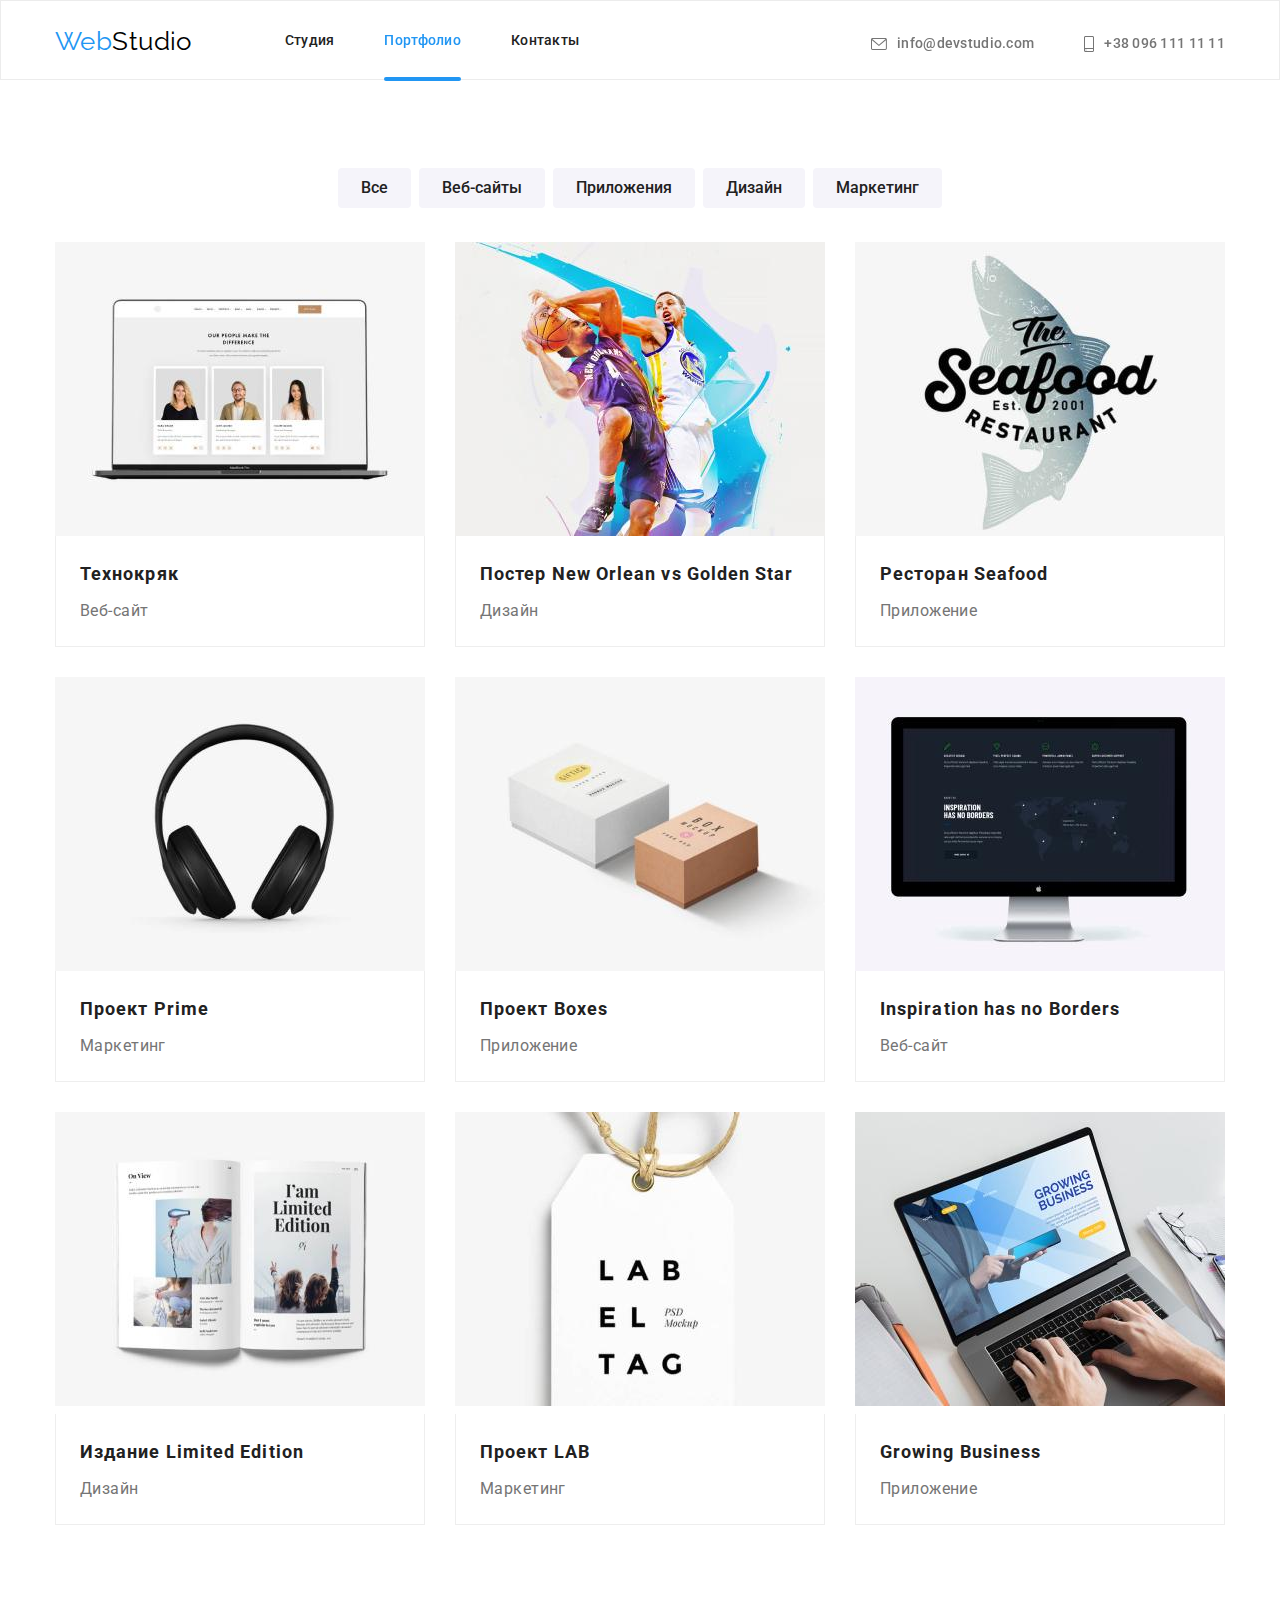
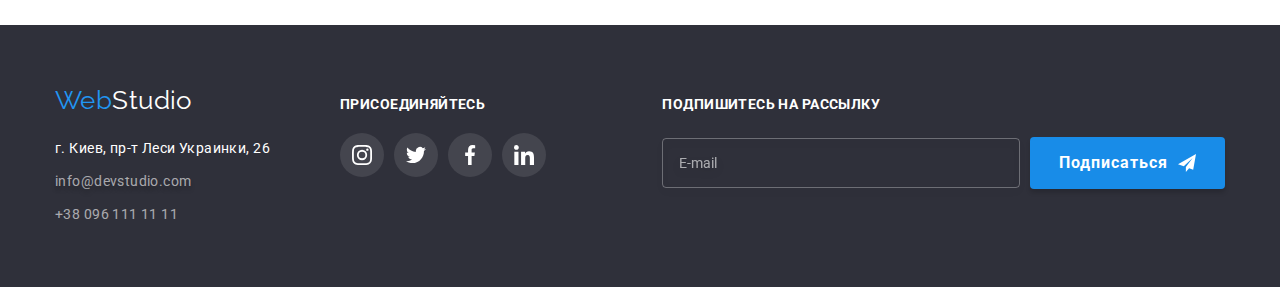
==== commit d648b62f: "Add_BEM" ====
--- a/portfolio.html
+++ b/portfolio.html
@@ -50,157 +50,157 @@
         <li class="filter-list__item"><button class="buttun buttun--secondary" type="button">Маркетинг</button></li>
       </ul>
       <!--Work examples-->
-      <h2 class="section-title hide">Примеры работ</h2>
+      <h2 class="section__title section__title--hide">Примеры работ</h2>
       <ul class="portfolio-list">
-        <li class="item">
-          <a href="" class="item-link">
-            <div class="product-thumb">
-              <img class="card-image no-gap" src="./images/website.jpg" alt="Веб-сайт" width="370" height="294">
-              <div class="product-overlay">
-                <p class="text-before">Технокряк это современная площадка распространения коронавируса. Компании используют эту платформу для цифрового
-                  шпионажа и атак на защищённые сервера конкурентов.
-                </p>
-              </div>
-            </div>
-            <div class="content-portfolio">
-              <h3 class="title">Технокряк</h3>
-              <p class="text"> Веб-сайт </p>
+        <li class="portfolio-list__item">
+          <a href="" class="portfolio-list__link">
+            <div class="product-thumb">
+              <img class="card-image card-image--no-gap" src="./images/website.jpg" alt="Веб-сайт" width="370" height="294">
+              <div class="product-overlay">
+                <p class="product-overlay__text">Технокряк это современная площадка распространения коронавируса. Компании используют эту платформу для цифрового
+                  шпионажа и атак на защищённые сервера конкурентов.
+                </p>
+              </div>
+            </div>
+            <div class="content-portfolio">
+              <h3 class="content-portfolio__title">Технокряк</h3>
+              <p class="content-portfolio__text"> Веб-сайт </p>
             </div> 
           </a>
         </li>
-        <li class="item">
-          <a href="" class="item-link">
-            <div class="product-thumb">
-              <img class="card-image no-gap" src="./images/design.jpg" alt="Постер" width="370" height="294">
-              <div class="product-overlay">
-                <p class="text-before">Технокряк это современная площадка распространения коронавируса. Компании используют эту
-                  платформу для цифрового
-                  шпионажа и атак на защищённые сервера конкурентов.
-                </p>
-              </div>
-            </div>
-            <div class="content-portfolio">
-              <h3 class="title">Постер <span lang="en">New Orlean vs Golden Star</span></h3>
-              <p class="text"> Дизайн </p>
+        <li class="portfolio-list__item">
+          <a href="" class="portfolio-list__link">
+            <div class="product-thumb">
+              <img class="card-image card-image--no-gap" src="./images/design.jpg" alt="Постер" width="370" height="294">
+              <div class="product-overlay">
+                <p class="product-overlay__text">Технокряк это современная площадка распространения коронавируса. Компании используют эту
+                  платформу для цифрового
+                  шпионажа и атак на защищённые сервера конкурентов.
+                </p>
+              </div>
+            </div>
+            <div class="content-portfolio">
+              <h3 class="content-portfolio__title">Постер <span lang="en">New Orlean vs Golden Star</span></h3>
+              <p class="content-portfolio__text"> Дизайн </p>
             </div> 
           </a>
         </li>
-        <li class="item">
-          <a href="" class="item-link">
-            <div class="product-thumb">
-              <img class="card-image no-gap" src="./images/attachment.jpg" alt="Логотип приложения" width="370" height="294">
-              <div class="product-overlay">
-                <p class="text-before">Технокряк это современная площадка распространения коронавируса. Компании используют эту
-                  платформу для цифрового
-                  шпионажа и атак на защищённые сервера конкурентов.
-                </p>
-              </div>
-            </div>
-            <div class="content-portfolio">
-              <h3 class="title">Ресторан <span lang="en">Seafood</span></h3>
-              <p class="text"> Приложение </p>
-            </div>
-          </a>
-        </li>
-        <li class="item">
-          <a href="" class="item-link">
-            <div class="product-thumb">
-              <img class="card-image no-gap" src="./images/headphones.jpg" alt="Наушники" width="370" height="294">
-              <div class="product-overlay">
-                <p class="text-before">Технокряк это современная площадка распространения коронавируса. Компании используют эту
-                  платформу для цифрового
-                  шпионажа и атак на защищённые сервера конкурентов.
-                </p>
-              </div>
-            </div>
-            <div class="content-portfolio">
-              <h3 class="title">Проект <span lang="en">Prime</span> </h3>
-              <p class="text"> Маркетинг </p>
+        <li class="portfolio-list__item">
+          <a href="" class="portfolio-list__link">
+            <div class="product-thumb">
+              <img class="card-image card-image--no-gap" src="./images/attachment.jpg" alt="Логотип приложения" width="370" height="294">
+              <div class="product-overlay">
+                <p class="product-overlay__text">Технокряк это современная площадка распространения коронавируса. Компании используют эту
+                  платформу для цифрового
+                  шпионажа и атак на защищённые сервера конкурентов.
+                </p>
+              </div>
+            </div>
+            <div class="content-portfolio">
+              <h3 class="content-portfolio__title">Ресторан <span lang="en">Seafood</span></h3>
+              <p class="content-portfolio__text"> Приложение </p>
+            </div>
+          </a>
+        </li>
+        <li class="portfolio-list__item">
+          <a href="" class="portfolio-list__link">
+            <div class="product-thumb">
+              <img class="card-image card-image--no-gap" src="./images/headphones.jpg" alt="Наушники" width="370" height="294">
+              <div class="product-overlay">
+                <p class="product-overlay__text">Технокряк это современная площадка распространения коронавируса. Компании используют эту
+                  платформу для цифрового
+                  шпионажа и атак на защищённые сервера конкурентов.
+                </p>
+              </div>
+            </div>
+            <div class="content-portfolio">
+              <h3 class="content-portfolio__title">Проект <span lang="en">Prime</span> </h3>
+              <p class="content-portfolio__text"> Маркетинг </p>
             </div>            
           </a>
         </li>
-        <li class="item">
-          <a href="" class="item-link">
-            <div class="product-thumb">
-              <img class="card-image no-gap" src="./images/box.jpg" alt="Коробки" width="370" height="294">
-              <div class="product-overlay">
-                <p class="text-before">Технокряк это современная площадка распространения коронавируса. Компании используют эту
-                  платформу для цифрового
-                  шпионажа и атак на защищённые сервера конкурентов.
-                </p>
-              </div>
-            </div>
-            <div class="content-portfolio">
-              <h3 class="title">Проект <span lang="en">Boxes</span></h3>
-              <p class="text"> Приложение </p>
-            </div>
-          </a>
-        </li>
-        <li class="item" >
-          <a href="" class="item-link">
-          <div class="product-thumb">
-            <img class="card-image no-gap" src="./images/desktop.jpg" alt="Настольный компютер" width="370" height="294">
-            <div class="product-overlay">
-              <p class="text-before">Технокряк это современная площадка распространения коронавируса. Компании используют эту
+        <li class="portfolio-list__item">
+          <a href="" class="portfolio-list__link">
+            <div class="product-thumb">
+              <img class="card-image card-image--no-gap" src="./images/box.jpg" alt="Коробки" width="370" height="294">
+              <div class="product-overlay">
+                <p class="product-overlay__text">Технокряк это современная площадка распространения коронавируса. Компании используют эту
+                  платформу для цифрового
+                  шпионажа и атак на защищённые сервера конкурентов.
+                </p>
+              </div>
+            </div>
+            <div class="content-portfolio">
+              <h3 class="content-portfolio__title">Проект <span lang="en">Boxes</span></h3>
+              <p class="content-portfolio__text"> Приложение </p>
+            </div>
+          </a>
+        </li>
+        <li class="portfolio-list__item" >
+          <a href="" class="portfolio-list__link">
+          <div class="product-thumb">
+            <img class="card-image card-image--no-gap" src="./images/desktop.jpg" alt="Настольный компютер" width="370" height="294">
+            <div class="product-overlay">
+              <p class="product-overlay__text">Технокряк это современная площадка распространения коронавируса. Компании используют эту
                 платформу для цифрового
                 шпионажа и атак на защищённые сервера конкурентов.
               </p>
             </div>
           </div>
           <div class="content-portfolio">
-            <h3 class="title" lang="en">Inspiration has no Borders</h3>
-            <p class="text"> Веб-сайт </p>
-          </div>            
-          </a>
-        </li>
-        <li class="item" >
-          <a href="" class="item-link">
+            <h3 class="content-portfolio__title" lang="en">Inspiration has no Borders</h3>
+            <p class="content-portfolio__text"> Веб-сайт </p>
+          </div>            
+          </a>
+        </li>
+        <li class="portfolio-list__item" >
+          <a href="" class="portfolio-list__link">
           <div class="product-thumb">
             <img class="card-image no-gap" src="./images/book.jpg" alt="Книга" width="370" height="294">
             <div class="product-overlay">
-              <p class="text-before">Технокряк это современная площадка распространения коронавируса. Компании используют эту
+              <p class="product-overlay__text">Технокряк это современная площадка распространения коронавируса. Компании используют эту
                 платформу для цифрового
                 шпионажа и атак на защищённые сервера конкурентов.
               </p>
             </div>
           </div>  
           <div class="content-portfolio">
-            <h3 class="title">Издание <span lang="en">Limited Edition</span></h3>
-            <p class="text"> Дизайн </p>
-          </div>            
-          </a>
-        </li>
-        <li class="item" >
-          <a href="" class="item-link">
+            <h3 class="content-portfolio__title">Издание <span lang="en">Limited Edition</span></h3>
+            <p class="content-portfolio__text"> Дизайн </p>
+          </div>            
+          </a>
+        </li>
+        <li class="portfolio-list__item" >
+          <a href="" class="portfolio-list__link">
           <div class="product-thumb">
             <img class="card-image no-gap" src="./images/sticker.jpg" alt="Стикер" width="370" height="294">
             <div class="product-overlay">
-              <p class="text-before">Технокряк это современная площадка распространения коронавируса. Компании используют эту
+              <p class="product-overlay__text">Технокряк это современная площадка распространения коронавируса. Компании используют эту
                 платформу для цифрового
                 шпионажа и атак на защищённые сервера конкурентов.
               </p>
             </div>
           </div>
           <div class="content-portfolio">
-            <h3 class="title">Проект <span lang="en">LAB</span></h3>
-            <p class="text"> Маркетинг </p>
-          </div>            
-          </a>
-        </li>
-        <li class="item" >
-          <a href="" class="item-link">
+            <h3 class="content-portfolio__title">Проект <span lang="en">LAB</span></h3>
+            <p class="content-portfolio__text"> Маркетинг </p>
+          </div>            
+          </a>
+        </li>
+        <li class="portfolio-list__item" >
+          <a href="" class="portfolio-list__link">
           <div class="product-thumb">
             <img class="card-image no-gap" src="./images/macbook.jpg" alt="Макбук" width="370" height="294">
             <div class="product-overlay">
-              <p class="text-before">Технокряк это современная площадка распространения коронавируса. Компании используют эту
+              <p class="product-overlay__text">Технокряк это современная площадка распространения коронавируса. Компании используют эту
                 платформу для цифрового
                 шпионажа и атак на защищённые сервера конкурентов.
               </p>
             </div>
           </div>  
           <div class="content-portfolio">
-            <h3 class="title" lang="en">Growing Business</h3>
-            <p class="text"> Приложение </p>
+            <h3 class="content-portfolio__title" lang="en">Growing Business</h3>
+            <p class="content-portfolio__text"> Приложение </p>
           </div>            
           </a>
         </li>
@@ -281,4 +281,4 @@
   </script>
 </body>
 
-</html>+</html>
--- a/css/styles.css
+++ b/css/styles.css
@@ -437,33 +437,33 @@
   justify-content: center;
   margin-bottom: 34px;
 }
-.filter-list .item + .item {
+.filter-list__item + .filter-list__item {
   margin-left: 8px;
 }
 .portfolio-list {
   display: flex;
   flex-wrap: wrap;
 }
-.portfolio-list .item {
+.portfolio-list__item {
   flex-basis: calc((100% - 60px) / 3);
   margin-right: 30px;
   margin-bottom: 30px;
   background: var(--primary-background-color);
 }
-.portfolio-list .item:nth-child(3n) {
+.portfolio-list__item:nth-child(3n) {
   margin-right: 0;
 }
-.portfolio-list .item:nth-last-child(-n + 3) {
+.portfolio-list__item:nth-last-child(-n + 3) {
   margin-bottom: 0;
 }
-.portfolio-list .item-link {
+.portfolio-list__link {
   display: block;
   text-decoration: none;
 
   transition: box-shadow 250ms cubic-bezier(0.4, 0, 0.2, 1);
 }
-.portfolio-list .item-link:hover,
-.portfolio-list .item-link:focus {
+.portfolio-list__link:hover,
+.portfolio-list__link:focus {
   box-shadow: 0px 1px 1px rgba(0, 0, 0, 0.12), 0px 4px 4px rgba(0, 0, 0, 0.06),
     1px 4px 6px rgba(0, 0, 0, 0.16);
 }
@@ -479,7 +479,7 @@
   border-bottom-style: solid;
   border-bottom-color: #eeeeee;
 }
-.portfolio-list .title {
+.content-portfolio__title {
   margin: 0 0 4px 0;
   color: var(--tiile-text-color);
   font-size: 18px;
@@ -487,13 +487,13 @@
   letter-spacing: 0.06em;
   border-right-width: 1px;
 }
-.portfolio-list .text {
+.content-portfolio__text {
   font-size: 16px;
   line-height: 1.88;
   border-right-width: 1px;
   color: var(--primary-text-color);
 }
-.section.portfolio .product-thumb {
+.section__portfolio .product-thumb {
   position: relative;
   overflow: hidden;
 }
@@ -514,8 +514,8 @@
   opacity: 0;
   transition: transform 250ms cubic-bezier(0.4, 0, 0.2, 1);
 }
-.item-link:hover .product-overlay,
-.item-link:focus .product-overlay {
+.portfolio-list__link:hover .product-overlay,
+.portfolio-list__link:focus .product-overlay {
   transform: translateY(0);
   opacity: 1;
 }
@@ -526,7 +526,7 @@
   padding-top: 60px;
   padding-bottom: 60px;
 }
-.container__flex {
+.container--flex {
   align-items: baseline;
 }
 .address {
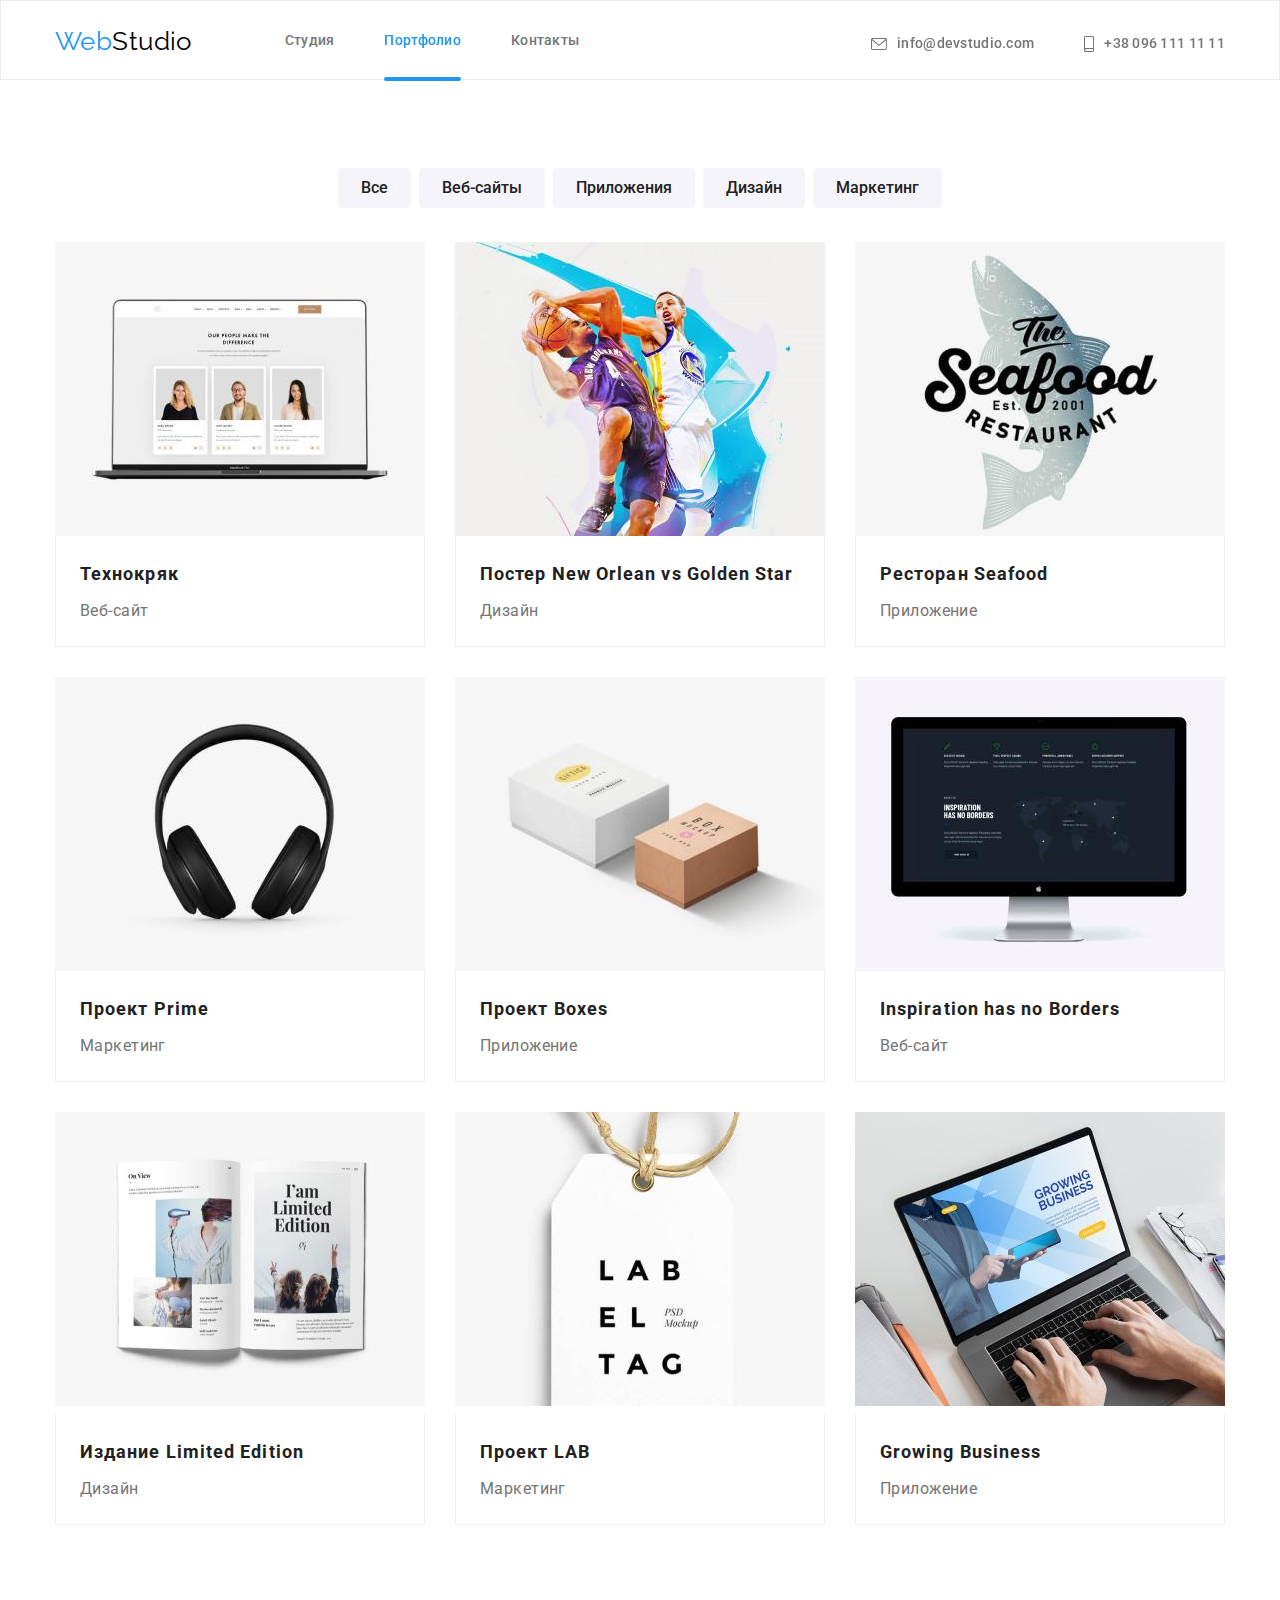
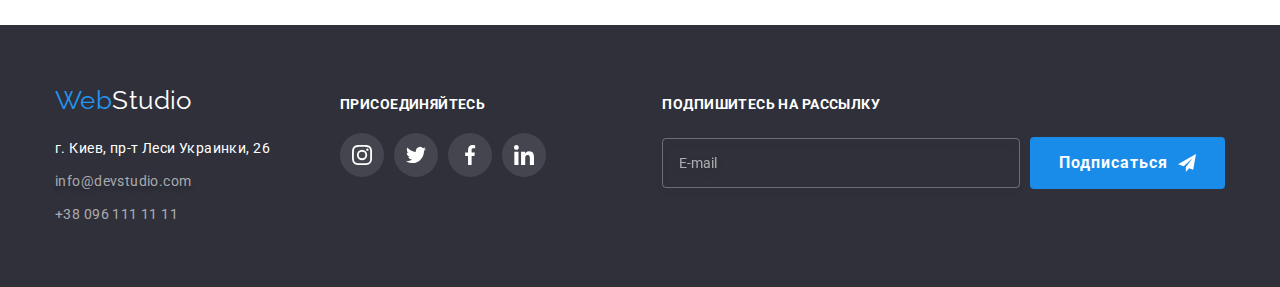
==== commit 1ba30a72: "SCSS" ====
--- a/portfolio.html
+++ b/portfolio.html
@@ -10,7 +10,7 @@
   <link href="https://fonts.googleapis.com/css2?family=Raleway:wght@700&family=Roboto:wght@400;500;700;900&display=swap"
     rel="stylesheet">
   <link rel="stylesheet" href="https://cdnjs.cloudflare.com/ajax/libs/modern-normalize/1.0.0/modern-normalize.min.css">
-  <link rel="stylesheet" href="./css/styles.css">
+  <link rel="stylesheet" href="./css/main.min.css">
 </head>
 <body>
   <header class="header">
--- a/css/main.min.css
+++ b/css/main.min.css
@@ -0,0 +1,2 @@
+body{margin:0;background-color:#fff;color:#757575;font-family:Roboto, sans-serif;font-size:14px;line-height:1.71;letter-spacing:0.03em}.container{margin-left:auto;margin-right:auto;padding-left:15px;padding-right:15px;width:1200px}.qualities-list__title,.content-team__title{margin-bottom:10px}.section{padding-top:94px;padding-bottom:94px}.banner--hide,.section__title--hide,.social-network-list--hide,.buttun-text--hide{position:absolute;width:1px;height:1px;margin:-1px;border:0;padding:0;white-space:nowrap;-webkit-clip-path:inset(100%);clip-path:inset(100%);clip:rect(0 0 0 0);overflow:hidden}ul{margin:0;padding:0;list-style:none}h1,h2,h3,p{margin-top:0;margin-bottom:0}h1,h2,h3{font-size:14px}.buttun{cursor:pointer;font-size:16px;border-radius:4px;border:1px solid transparent;-webkit-transition:background-color 250ms cubic-bezier(0.4, 0, 0.2, 1),color 250ms cubic-bezier(0.4, 0, 0.2, 1),-webkit-box-shadow 250ms cubic-bezier(0.4, 0, 0.2, 1);transition:background-color 250ms cubic-bezier(0.4, 0, 0.2, 1),color 250ms cubic-bezier(0.4, 0, 0.2, 1),-webkit-box-shadow 250ms cubic-bezier(0.4, 0, 0.2, 1);transition:background-color 250ms cubic-bezier(0.4, 0, 0.2, 1),color 250ms cubic-bezier(0.4, 0, 0.2, 1),box-shadow 250ms cubic-bezier(0.4, 0, 0.2, 1);transition:background-color 250ms cubic-bezier(0.4, 0, 0.2, 1),color 250ms cubic-bezier(0.4, 0, 0.2, 1),box-shadow 250ms cubic-bezier(0.4, 0, 0.2, 1),-webkit-box-shadow 250ms cubic-bezier(0.4, 0, 0.2, 1)}.buttun--primary{display:inline-block;color:#fff;background-color:#2196f3;line-height:1.88;letter-spacing:0.06em;padding:10px 32px;text-align:center}.buttun--secondary{display:inline-block;color:#212121;background-color:#f5f4fa;font-weight:500;line-height:1.63;padding:6px 22px;min-width:73px;min-height:38px;text-align:center}.buttun--primary:hover,.buttun--primary:focus{background-color:#188ce8}.buttun--secondary:hover,.buttun--secondary:focus{color:#fff;background-color:#2196f3;-webkit-box-shadow:0px 3px 1px rgba(0,0,0,0.1),0px 1px 2px rgba(0,0,0,0.08),0px 2px 2px rgba(0,0,0,0.12);box-shadow:0px 3px 1px rgba(0,0,0,0.1),0px 1px 2px rgba(0,0,0,0.08),0px 2px 2px rgba(0,0,0,0.12);border-radius:4px}.header{position:fixed;top:0;left:0;width:100%;height:80px;background-color:#fff;border:1px solid #ececec;z-index:2}.logo{font-family:Raleway, sans-serif;font-size:26px;line-height:1.19;text-decoration:none}.logo--blue{color:#2196f3}.logo--black{color:#000}.container--flex,.main-nav{display:-webkit-box;display:-ms-flexbox;display:flex;-webkit-box-align:center;-ms-flex-align:center;align-items:center}.site-nav{display:-webkit-box;display:-ms-flexbox;display:flex;margin-left:93px}.site-nav__link{display:block;padding-top:32px;padding-bottom:32px;color:var(--tiile-text-color);font-weight:500;line-height:1.14;letter-spacing:0.02em;text-decoration:none;-webkit-transition:color 250ms cubic-bezier(0.4, 0, 0.2, 1);transition:color 250ms cubic-bezier(0.4, 0, 0.2, 1)}.site-nav .site-nav__link:hover,.site-nav .site-nav__link:focus{color:#2196f3}.site-nav__link--current{position:relative;color:#2196f3}.site-nav__link--current::after{position:absolute;bottom:0;left:0;display:block;content:'';height:4px;width:100%;margin-top:28px;background:#2196f3;border-radius:2px}.contact-header .contact-header__item+.contact-header__item,.site-nav__item+.site-nav__item{margin-left:50px}.contact-header{display:-webkit-box;display:-ms-flexbox;display:flex;margin-left:auto}.contact-header__link{display:-webkit-box;display:-ms-flexbox;display:flex;-webkit-box-align:center;-ms-flex-align:center;align-items:center;padding-top:32px;padding-bottom:32px;color:#757575;font-weight:500;line-height:1.14;letter-spacing:0.02em;text-decoration:none;-webkit-transition:color 250ms cubic-bezier(0.4, 0, 0.2, 1);transition:color 250ms cubic-bezier(0.4, 0, 0.2, 1)}.contact-footer__link{color:rgba(255,255,255,0.6);line-height:1.71;text-decoration:none}.contact-footer__link--shadow{text-shadow:0px 4px 4px rgba(0,0,0,0.25)}.contact-header .contact-header__link:hover,.contact-header .contact-header__link:focus{color:#2196f3}.contact-header__svg-email{width:16px;height:12px;margin-right:10px;fill:currentColor}.contact-header__svg-tell{width:10px;height:16px;margin-right:10px;fill:currentColor}.hero{max-width:1600px;margin-left:auto;margin-right:auto;background-color:#2f303a;background-image:-webkit-gradient(linear, left top, right top, from(rgba(47,48,58,0.4)), to(rgba(47,48,58,0.4))),url(../images/baner.jpg);background-image:linear-gradient(to right, rgba(47,48,58,0.4), rgba(47,48,58,0.4)),url(../images/baner.jpg);background-repeat:no-repeat;background-position:center;background-size:cover;text-align:center;padding:200px 0}.hero__title{margin-bottom:30px;color:#fff;font-weight:900;font-size:44px;line-height:1.36;letter-spacing:0.06em;text-transform:uppercase}.qualities-list,.doing-list,.team-list{display:-webkit-box;display:-ms-flexbox;display:flex}.qualities-list__item+.qualities-list__item,.doing-list__item+.doing-list__item,.team-list__item+.team-list__item{margin-left:30px}.qualities-list__item,.team-list___item{width:270px}.qualities-list__title{color:#212121;line-height:1.14;text-transform:uppercase}.qualities-list__icon-svg{display:-webkit-box;display:-ms-flexbox;display:flex;-webkit-box-align:center;-ms-flex-align:center;align-items:center;-webkit-box-pack:center;-ms-flex-pack:center;justify-content:center;height:120px;background-color:#f5f4fa;border-radius:4px;margin-bottom:30px}.qualities-list__svg-qualities{width:70px;height:70px}.section__title{margin-bottom:50px;color:#212121;font-size:36px;line-height:1.17;text-align:center}.section__doing{padding-top:0;padding-bottom:94px}.card-image--no-gap{display:block}.doing-list__item{width:370px}.product-thumb{position:relative}.box{position:absolute;bottom:0;right:0;display:-webkit-box;display:-ms-flexbox;display:flex;-webkit-box-align:center;-ms-flex-align:center;align-items:center;-webkit-box-pack:center;-ms-flex-pack:center;justify-content:center;text-align:center;width:370px;height:70px;background:rgba(47,48,58,0.8)}.box__title{color:#fff;line-height:1.14;text-transform:uppercase;margin:0}.section--background-color-grey{text-align:center;background-color:#f5f4fa}.content-team{padding:30px;background-color:#fff;-webkit-box-shadow:0px 1px 3px rgba(0,0,0,0.12),0px 1px 1px rgba(0,0,0,0.14),0px 2px 1px rgba(0,0,0,0.2);box-shadow:0px 1px 3px rgba(0,0,0,0.12),0px 1px 1px rgba(0,0,0,0.14),0px 2px 1px rgba(0,0,0,0.2);border-radius:0px 0px 4px 4px}.content-team__title{color:#212121;font-weight:500}.content-team__title,.content-team__text{font-size:16px;line-height:1.19}.content-team .social-network-list__svg{height:20px;width:20px;fill:currentColor}.content-team .social-network-list__link{color:#afb1b8;background-color:transparent;-webkit-transition:color 250ms cubic-bezier(0.4, 0, 0.2, 1),background-color 250ms cubic-bezier(0.4, 0, 0.2, 1);transition:color 250ms cubic-bezier(0.4, 0, 0.2, 1),background-color 250ms cubic-bezier(0.4, 0, 0.2, 1)}.social-network-list__link:hover,.social-network-list__link:focus{color:#fff;background-color:#2196f3}.regular-customers-list{display:-webkit-box;display:-ms-flexbox;display:flex}.regular-customers-list__svg-company{width:106px;height:60px;fill:currentColor}.regular-customers-list__link-company{display:-webkit-box;display:-ms-flexbox;display:flex;-webkit-box-align:center;-ms-flex-align:center;align-items:center;-webkit-box-pack:center;-ms-flex-pack:center;justify-content:center;width:170px;height:92px;border:1px solid #afb1b8;border-radius:4px;color:#afb1b8;-webkit-transition:color 250ms cubic-bezier(0.4, 0, 0.2, 1),border 250ms cubic-bezier(0.4, 0, 0.2, 1);transition:color 250ms cubic-bezier(0.4, 0, 0.2, 1),border 250ms cubic-bezier(0.4, 0, 0.2, 1)}.regular-customers-list .regular-customers-list__link-company:hover,.regular-customers-list .regular-customers-list__link-company:focus{border:1px solid #2196f3;color:#2196f3}.regular-customers-list__item+.regular-customers-list__item{margin-left:30px}footer{background-color:#2f303a;padding-top:60px;padding-bottom:60px}.container--flex{-webkit-box-align:baseline;-ms-flex-align:baseline;align-items:baseline}.address{margin-top:20px;font-style:normal}.logo--white{color:#fff}.address__location{color:#fff;line-height:1.71}.contact-footer__item,.address__location{margin-bottom:9px;display:block}.contact-footer__item:nth-child(2){margin-bottom:0}.social-network-footer{margin-left:70px}.social-network-footer__titel{line-height:1.14;text-transform:uppercase;color:#fff}.social-network-list{display:-webkit-box;display:-ms-flexbox;display:flex;margin-top:20px}.social-network-list__link{display:-webkit-box;display:-ms-flexbox;display:flex;-webkit-box-align:center;-ms-flex-align:center;align-items:center;-webkit-box-pack:center;-ms-flex-pack:center;justify-content:center;height:44px;width:44px;border-radius:50%;background-color:rgba(255,255,255,0.1);-webkit-transition:background-color 250ms cubic-bezier(0.4, 0, 0.2, 1);transition:background-color 250ms cubic-bezier(0.4, 0, 0.2, 1)}.social-network-list__svg{height:20px;width:20px;fill:#fff}.social-network-list__item+.social-network-list__item{margin-left:10px}.social-network-list__link:hover,.social-network-list__link:focus{background-color:#2196f3}.form-footer{margin-left:auto}.form-footer__text{line-height:1.142;text-transform:uppercase;color:#fff}.grup{display:-webkit-box;display:-ms-flexbox;display:flex;-webkit-box-align:baseline;-ms-flex-align:baseline;align-items:baseline;margin-top:20px}.grup__form-field input{width:358px;height:50px;padding:15px 0 15px 16px;line-height:1.25;color:rgba(255,255,255,0.6);background-color:inherit;border:1px solid rgba(255,255,255,0.3);-webkit-filter:drop-shadow(0px 4px 4px rgba(0,0,0,0.15));filter:drop-shadow(0px 4px 4px rgba(0,0,0,0.15));border-radius:4px;-webkit-transition:border 250ms cubic-bezier(0.4, 0, 0.2, 1);transition:border 250ms cubic-bezier(0.4, 0, 0.2, 1)}.grup__form-field input::-webkit-input-placeholder{line-height:1.25;color:rgba(255,255,255,0.6)}.grup__form-field input:-ms-input-placeholder{line-height:1.25;color:rgba(255,255,255,0.6)}.grup__form-field input::-ms-input-placeholder{line-height:1.25;color:rgba(255,255,255,0.6)}.grup__form-field input::placeholder{line-height:1.25;color:rgba(255,255,255,0.6)}.buttun--flex{display:-webkit-box;display:-ms-flexbox;display:flex;-webkit-box-align:center;-ms-flex-align:center;align-items:center;text-align:center;padding:10px 28px;margin-left:10px;font-weight:bold;line-height:1.875;letter-spacing:0.06em;color:#fff;background:#188ce8}.buttun__svg-send{width:18px;height:18px;margin-left:10px}.section__portfolio{padding-top:88px;padding-bottom:100px}.filter-list{display:-webkit-box;display:-ms-flexbox;display:flex;-webkit-box-pack:center;-ms-flex-pack:center;justify-content:center;margin-bottom:34px}.filter-list__item+.filter-list__item{margin-left:8px}.portfolio-list{display:-webkit-box;display:-ms-flexbox;display:flex;-ms-flex-wrap:wrap;flex-wrap:wrap}.portfolio-list__item{-ms-flex-preferred-size:calc((100% - 60px) / 3);flex-basis:calc((100% - 60px) / 3);margin-right:30px;margin-bottom:30px;background:#fff}.portfolio-list__item:nth-child(3n){margin-right:0}.portfolio-list__item:nth-last-child(-n+3){margin-bottom:0}.portfolio-list__link{display:block;text-decoration:none;-webkit-transition:-webkit-box-shadow 250ms cubic-bezier(0.4, 0, 0.2, 1);transition:-webkit-box-shadow 250ms cubic-bezier(0.4, 0, 0.2, 1);transition:box-shadow 250ms cubic-bezier(0.4, 0, 0.2, 1);transition:box-shadow 250ms cubic-bezier(0.4, 0, 0.2, 1), -webkit-box-shadow 250ms cubic-bezier(0.4, 0, 0.2, 1)}.portfolio-list__link:hover,.portfolio-list__link:focus{-webkit-box-shadow:0px 1px 1px rgba(0,0,0,0.12),0px 4px 4px rgba(0,0,0,0.06),1px 4px 6px rgba(0,0,0,0.16);box-shadow:0px 1px 1px rgba(0,0,0,0.12),0px 4px 4px rgba(0,0,0,0.06),1px 4px 6px rgba(0,0,0,0.16)}.content-portfolio{padding:20px 24px;border-right-width:1px;border-right-style:solid;border-right-color:#eeeeee;border-left-width:1px;border-left-style:solid;border-left-color:#eeeeee;border-bottom-width:1px;border-bottom-style:solid;border-bottom-color:#eeeeee}.content-portfolio__title{margin:0 0 4px 0;color:#212121;font-size:18px;line-height:2;letter-spacing:0.06em;border-right-width:1px}.content-portfolio__text{font-size:16px;line-height:1.88;border-right-width:1px;color:#757575}.section__portfolio .product-thumb{position:relative;overflow:hidden}.product-overlay{position:absolute;top:0;left:0;-webkit-transform:translateY(294px);transform:translateY(294px);width:100%;height:100%;padding:63px 24px;font-size:18px;line-height:1.55;color:#fff;background-color:rgba(33,150,243,0.9);opacity:0;-webkit-transition:-webkit-transform 250ms cubic-bezier(0.4, 0, 0.2, 1);transition:-webkit-transform 250ms cubic-bezier(0.4, 0, 0.2, 1);transition:transform 250ms cubic-bezier(0.4, 0, 0.2, 1);transition:transform 250ms cubic-bezier(0.4, 0, 0.2, 1), -webkit-transform 250ms cubic-bezier(0.4, 0, 0.2, 1)}.portfolio-list__link:hover .product-overlay,.portfolio-list__link:focus .product-overlay{-webkit-transform:translateY(0);transform:translateY(0);opacity:1}.backdrop{position:fixed;top:0;left:0;width:100%;height:100%;background-color:rgba(0,0,0,0.2);z-index:3;-webkit-transform:scale(1);transform:scale(1);-webkit-transition:opacity 250ms cubic-bezier(0.4, 0, 0.2, 1),-webkit-transform 250ms cubic-bezier(0.4, 0, 0.2, 1);transition:opacity 250ms cubic-bezier(0.4, 0, 0.2, 1),-webkit-transform 250ms cubic-bezier(0.4, 0, 0.2, 1);transition:opacity 250ms cubic-bezier(0.4, 0, 0.2, 1),transform 250ms cubic-bezier(0.4, 0, 0.2, 1);transition:opacity 250ms cubic-bezier(0.4, 0, 0.2, 1),transform 250ms cubic-bezier(0.4, 0, 0.2, 1),-webkit-transform 250ms cubic-bezier(0.4, 0, 0.2, 1)}.backdrop--is-hidden{opacity:0;pointer-events:none;-webkit-transform:scale(0);transform:scale(0);-webkit-transition:opacity 250ms cubic-bezier(0.4, 0, 0.2, 1),-webkit-transform 250ms cubic-bezier(0.4, 0, 0.2, 1);transition:opacity 250ms cubic-bezier(0.4, 0, 0.2, 1),-webkit-transform 250ms cubic-bezier(0.4, 0, 0.2, 1);transition:opacity 250ms cubic-bezier(0.4, 0, 0.2, 1),transform 250ms cubic-bezier(0.4, 0, 0.2, 1);transition:opacity 250ms cubic-bezier(0.4, 0, 0.2, 1),transform 250ms cubic-bezier(0.4, 0, 0.2, 1),-webkit-transform 250ms cubic-bezier(0.4, 0, 0.2, 1)}.modal{position:absolute;left:50%;top:50%;-webkit-transform:translate(-50%, -50%);transform:translate(-50%, -50%);width:528px;padding:40px;background:#fff;-webkit-box-shadow:0px 1px 3px rgba(0,0,0,0.12),0px 1px 1px rgba(0,0,0,0.14),0px 2px 1px rgba(0,0,0,0.2);box-shadow:0px 1px 3px rgba(0,0,0,0.12),0px 1px 1px rgba(0,0,0,0.14),0px 2px 1px rgba(0,0,0,0.2);border-radius:4px}.buttun--close{position:absolute;right:8px;top:8px;display:-webkit-box;display:-ms-flexbox;display:flex;-webkit-box-align:center;-ms-flex-align:center;align-items:center;-webkit-box-pack:center;-ms-flex-pack:center;justify-content:center;height:30px;width:30px;padding:0;border-radius:50%;background:#ffffff;border:1px solid rgba(0,0,0,0.1);color:#000000;-webkit-transition:color 250ms cubic-bezier(0.4, 0, 0.2, 1);transition:color 250ms cubic-bezier(0.4, 0, 0.2, 1)}.buttun__svg{width:18px;height:18px;fill:currentColor}.buttun--close:hover,.buttun--close:focus{color:#2196f3}.form{width:448px;margin:0 auto 0 auto;text-align:center}textarea{width:100%;height:120px;padding:12px 16px;resize:none;border:1px solid rgba(33,33,33,0.2);border-radius:4px;-webkit-transition:border 250ms cubic-bezier(0.4, 0, 0.2, 1);transition:border 250ms cubic-bezier(0.4, 0, 0.2, 1)}.form__field{display:-webkit-box;display:-ms-flexbox;display:flex;position:relative;-webkit-box-orient:vertical;-webkit-box-direction:normal;-ms-flex-direction:column;flex-direction:column;margin-top:10px;text-align:left}.form__field input{margin:0;padding:12px 0 12px 42px;border:1px solid rgba(33,33,33,0.2);border-radius:4px;-webkit-transition:border 250ms cubic-bezier(0.4, 0, 0.2, 1);transition:border 250ms cubic-bezier(0.4, 0, 0.2, 1)}.form__text-lable{font-size:12px;line-height:1.16;letter-spacing:0.01em;margin-bottom:4px}.form__field textarea::-webkit-input-placeholder{line-height:1.14;letter-spacing:0.01em;color:rgba(117,117,117,0.5)}.form__field textarea:-ms-input-placeholder{line-height:1.14;letter-spacing:0.01em;color:rgba(117,117,117,0.5)}.form__field textarea::-ms-input-placeholder{line-height:1.14;letter-spacing:0.01em;color:rgba(117,117,117,0.5)}.form__field textarea::placeholder{line-height:1.14;letter-spacing:0.01em;color:rgba(117,117,117,0.5)}.form__title{margin-bottom:12px;font-size:20px;line-height:1.15;text-align:center;color:#212121}.form__checkbox-agreement-conditions{display:-webkit-box;display:-ms-flexbox;display:flex;-webkit-box-align:center;-ms-flex-align:center;align-items:center;-webkit-box-pack:center;-ms-flex-pack:center;justify-content:center;margin-top:20px;margin-bottom:30px}.form__checkbox-agreement-conditions input[type='checkbox']{-webkit-appearance:none;-moz-appearance:none;appearance:none;position:absolute;width:16px;height:15px;bottom:126px;left:52px}.form__text,.form__checkbox-link{line-height:1.71}.form__text{margin-left:7px}.form__checkbox-link{-webkit-text-decoration-line:underline;text-decoration-line:underline;color:#2196f3}.form__icon-check{width:16px;height:15px;border:2px solid #212121;border-radius:2px;-webkit-transform:scale(0.9);transform:scale(0.9)}.form__checkbox:checked+.form__icon-check{border-color:#2196f3;background-origin:border-box;background-color:#2196f3;-webkit-box-shadow:0px 4px 4px rgba(0,0,0,0.25);box-shadow:0px 4px 4px rgba(0,0,0,0.25);-webkit-transform:scale(1);transform:scale(1);-webkit-transition:background-color 250ms cubic-bezier(0.4, 0, 0.2, 1),border-color 250ms cubic-bezier(0.4, 0, 0.2, 1),-webkit-box-shadow 250ms cubic-bezier(0.4, 0, 0.2, 1),-webkit-transform 250ms cubic-bezier(0.4, 0, 0.2, 1);transition:background-color 250ms cubic-bezier(0.4, 0, 0.2, 1),border-color 250ms cubic-bezier(0.4, 0, 0.2, 1),-webkit-box-shadow 250ms cubic-bezier(0.4, 0, 0.2, 1),-webkit-transform 250ms cubic-bezier(0.4, 0, 0.2, 1);transition:background-color 250ms cubic-bezier(0.4, 0, 0.2, 1),box-shadow 250ms cubic-bezier(0.4, 0, 0.2, 1),border-color 250ms cubic-bezier(0.4, 0, 0.2, 1),transform 250ms cubic-bezier(0.4, 0, 0.2, 1);transition:background-color 250ms cubic-bezier(0.4, 0, 0.2, 1),box-shadow 250ms cubic-bezier(0.4, 0, 0.2, 1),border-color 250ms cubic-bezier(0.4, 0, 0.2, 1),transform 250ms cubic-bezier(0.4, 0, 0.2, 1),-webkit-box-shadow 250ms cubic-bezier(0.4, 0, 0.2, 1),-webkit-transform 250ms cubic-bezier(0.4, 0, 0.2, 1)}.form__svg-phone,.form__svg-mail,.form__svg-human{position:absolute;width:18px;height:18px;top:29px;left:12px;fill:#000000;-webkit-transition:fill 250ms cubic-bezier(0.4, 0, 0.2, 1);transition:fill 250ms cubic-bezier(0.4, 0, 0.2, 1)}.form__field input:hover,.form__field textarea:hover,.form__field input:focus-within,.form__field textarea:focus-within{outline:#2196f3;border:1px solid #2196f3}.form__field:focus-within>.form__svg-phone,.form__field:hover>.form__svg-phone,.form__field:focus-within>.form__svg-mail,.form__field:hover>.form__svg-mail,.form__field:focus-within>.form__svg-human,.form__field:hover>.form__svg-human{fill:#2196f3}.buttun--submit{display:inline-block;padding:10px 55px 10px 55px;font-weight:bold;line-height:1.875;letter-spacing:0.06em;color:#fff;background:#188ce8;-webkit-box-shadow:0px 4px 4px rgba(0,0,0,0.15);box-shadow:0px 4px 4px rgba(0,0,0,0.15)}
+/*# sourceMappingURL=main.min.css.map */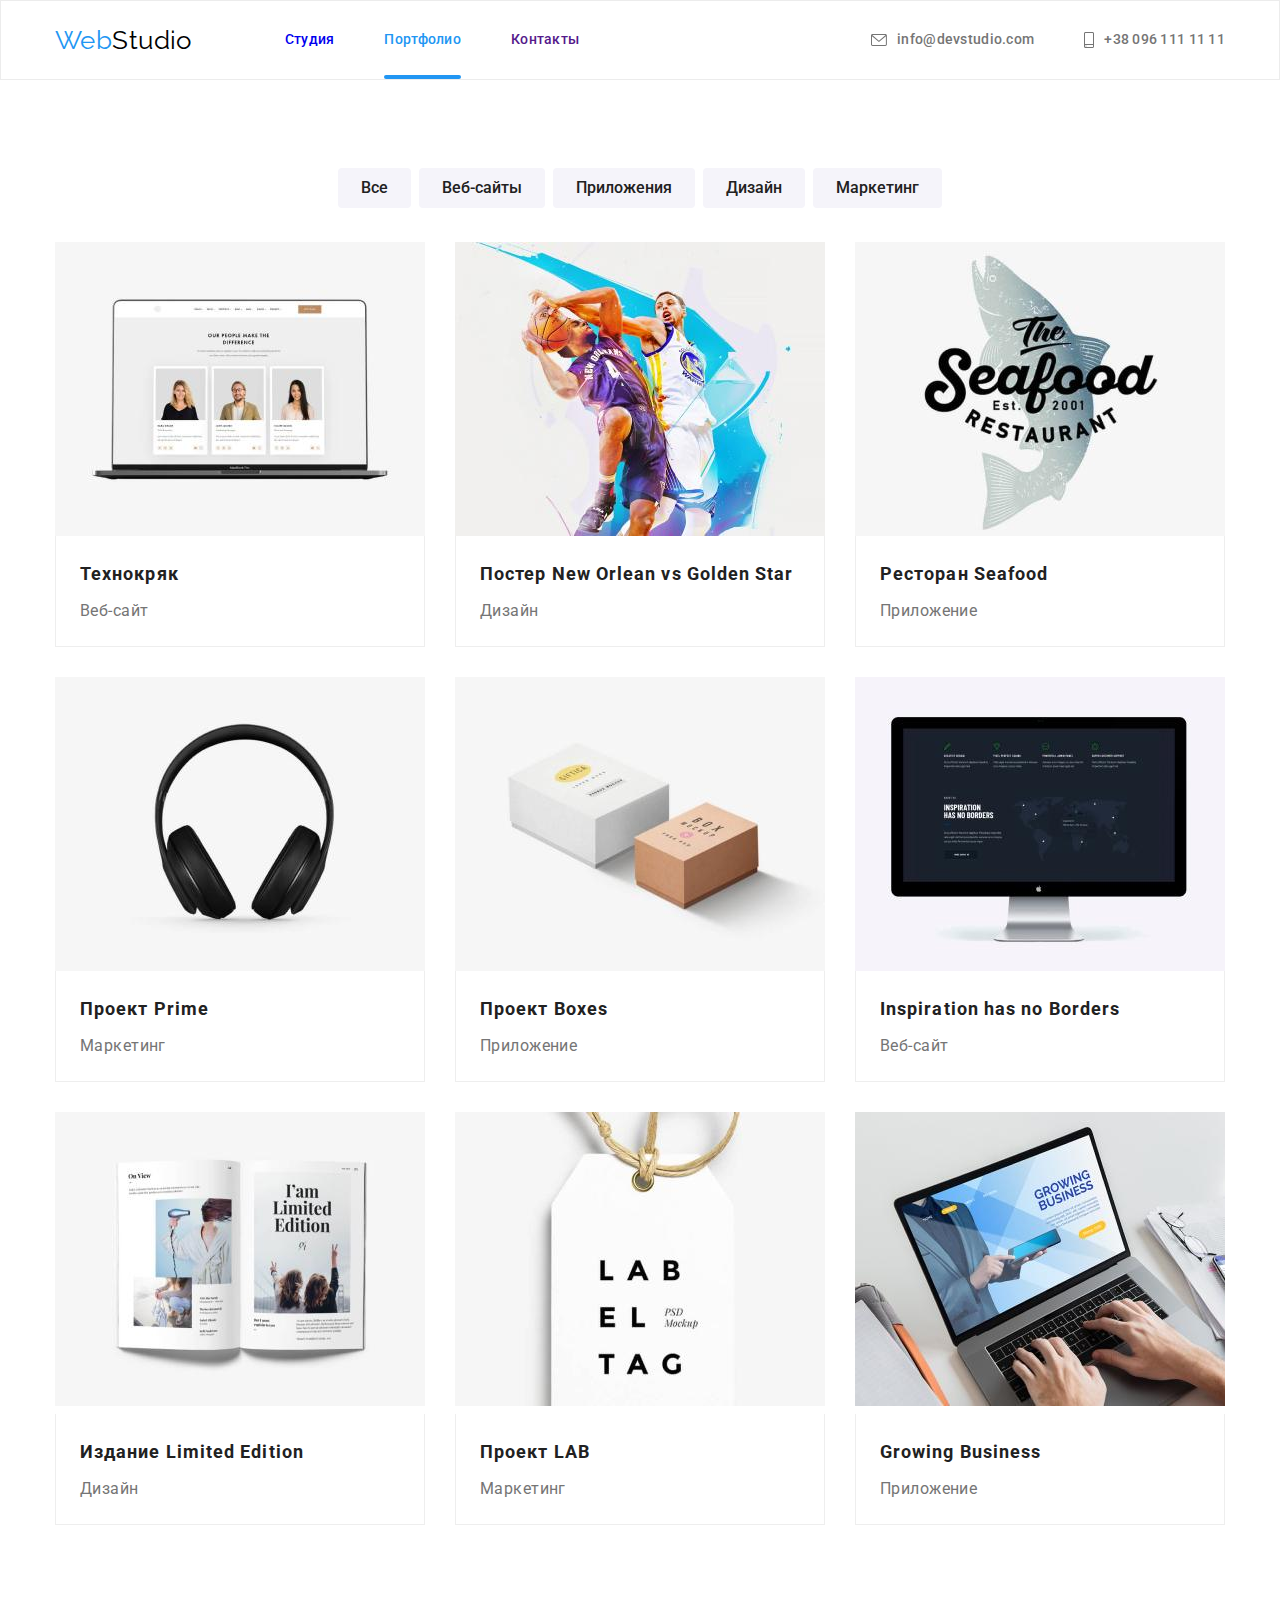
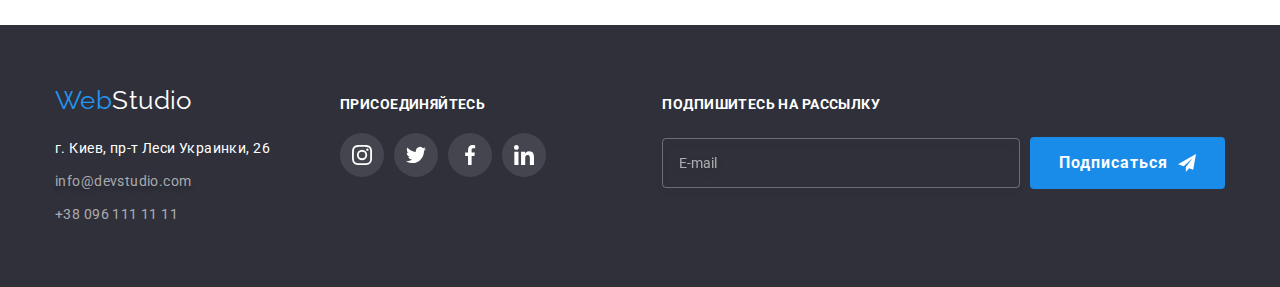
==== commit 03abe27e: "fix" ====
--- a/portfolio.html
+++ b/portfolio.html
@@ -14,7 +14,7 @@
 </head>
 <body>
   <header class="header">
-    <div class="container container--flex">
+    <div class="container header-container--flex">
       <nav class="main-nav">
         <a href="./index.html" class="logo logo--blue" lang="en">Web<span class="logo logo--black ">Studio</span></a>
         <ul class="site-nav">
@@ -43,11 +43,11 @@
     <div class="container">
       <h2 class="section__title section__title--hide">Фильтр</h2>
       <ul class="filter-list">
-        <li class="filter-list__item"><button class="buttun buttun--secondary" type="button">Все</button></li>
-        <li class="filter-list__item"><button class="buttun buttun--secondary" type="button">Веб-сайты</button></li>
-        <li class="filter-list__item"><button class="buttun buttun--secondary" type="button">Приложения</button></li>
-        <li class="filter-list__item"><button class="buttun buttun--secondary" type="button">Дизайн</button></li>
-        <li class="filter-list__item"><button class="buttun buttun--secondary" type="button">Маркетинг</button></li>
+        <li class="filter-list__item"><button class="buttun--secondary" type="button">Все</button></li>
+        <li class="filter-list__item"><button class="buttun--secondary" type="button">Веб-сайты</button></li>
+        <li class="filter-list__item"><button class="buttun--secondary" type="button">Приложения</button></li>
+        <li class="filter-list__item"><button class="buttun--secondary" type="button">Дизайн</button></li>
+        <li class="filter-list__item"><button class="buttun--secondary" type="button">Маркетинг</button></li>
       </ul>
       <!--Work examples-->
       <h2 class="section__title section__title--hide">Примеры работ</h2>
@@ -209,7 +209,7 @@
    </section>
   </main>
   <footer>
-    <div class="container container--flex">
+    <div class="container footer-container--flex">
       <div>
         <a href="./index.html" class="logo logo--blue" lang="en">Web<span class="logo logo--white ">Studio</span></a>
         <address class="address">
--- a/css/main.min.css
+++ b/css/main.min.css
@@ -1,2 +1,2 @@
-body{margin:0;background-color:#fff;color:#757575;font-family:Roboto, sans-serif;font-size:14px;line-height:1.71;letter-spacing:0.03em}.container{margin-left:auto;margin-right:auto;padding-left:15px;padding-right:15px;width:1200px}.qualities-list__title,.content-team__title{margin-bottom:10px}.section{padding-top:94px;padding-bottom:94px}.banner--hide,.section__title--hide,.social-network-list--hide,.buttun-text--hide{position:absolute;width:1px;height:1px;margin:-1px;border:0;padding:0;white-space:nowrap;-webkit-clip-path:inset(100%);clip-path:inset(100%);clip:rect(0 0 0 0);overflow:hidden}ul{margin:0;padding:0;list-style:none}h1,h2,h3,p{margin-top:0;margin-bottom:0}h1,h2,h3{font-size:14px}.buttun{cursor:pointer;font-size:16px;border-radius:4px;border:1px solid transparent;-webkit-transition:background-color 250ms cubic-bezier(0.4, 0, 0.2, 1),color 250ms cubic-bezier(0.4, 0, 0.2, 1),-webkit-box-shadow 250ms cubic-bezier(0.4, 0, 0.2, 1);transition:background-color 250ms cubic-bezier(0.4, 0, 0.2, 1),color 250ms cubic-bezier(0.4, 0, 0.2, 1),-webkit-box-shadow 250ms cubic-bezier(0.4, 0, 0.2, 1);transition:background-color 250ms cubic-bezier(0.4, 0, 0.2, 1),color 250ms cubic-bezier(0.4, 0, 0.2, 1),box-shadow 250ms cubic-bezier(0.4, 0, 0.2, 1);transition:background-color 250ms cubic-bezier(0.4, 0, 0.2, 1),color 250ms cubic-bezier(0.4, 0, 0.2, 1),box-shadow 250ms cubic-bezier(0.4, 0, 0.2, 1),-webkit-box-shadow 250ms cubic-bezier(0.4, 0, 0.2, 1)}.buttun--primary{display:inline-block;color:#fff;background-color:#2196f3;line-height:1.88;letter-spacing:0.06em;padding:10px 32px;text-align:center}.buttun--secondary{display:inline-block;color:#212121;background-color:#f5f4fa;font-weight:500;line-height:1.63;padding:6px 22px;min-width:73px;min-height:38px;text-align:center}.buttun--primary:hover,.buttun--primary:focus{background-color:#188ce8}.buttun--secondary:hover,.buttun--secondary:focus{color:#fff;background-color:#2196f3;-webkit-box-shadow:0px 3px 1px rgba(0,0,0,0.1),0px 1px 2px rgba(0,0,0,0.08),0px 2px 2px rgba(0,0,0,0.12);box-shadow:0px 3px 1px rgba(0,0,0,0.1),0px 1px 2px rgba(0,0,0,0.08),0px 2px 2px rgba(0,0,0,0.12);border-radius:4px}.header{position:fixed;top:0;left:0;width:100%;height:80px;background-color:#fff;border:1px solid #ececec;z-index:2}.logo{font-family:Raleway, sans-serif;font-size:26px;line-height:1.19;text-decoration:none}.logo--blue{color:#2196f3}.logo--black{color:#000}.container--flex,.main-nav{display:-webkit-box;display:-ms-flexbox;display:flex;-webkit-box-align:center;-ms-flex-align:center;align-items:center}.site-nav{display:-webkit-box;display:-ms-flexbox;display:flex;margin-left:93px}.site-nav__link{display:block;padding-top:32px;padding-bottom:32px;color:var(--tiile-text-color);font-weight:500;line-height:1.14;letter-spacing:0.02em;text-decoration:none;-webkit-transition:color 250ms cubic-bezier(0.4, 0, 0.2, 1);transition:color 250ms cubic-bezier(0.4, 0, 0.2, 1)}.site-nav .site-nav__link:hover,.site-nav .site-nav__link:focus{color:#2196f3}.site-nav__link--current{position:relative;color:#2196f3}.site-nav__link--current::after{position:absolute;bottom:0;left:0;display:block;content:'';height:4px;width:100%;margin-top:28px;background:#2196f3;border-radius:2px}.contact-header .contact-header__item+.contact-header__item,.site-nav__item+.site-nav__item{margin-left:50px}.contact-header{display:-webkit-box;display:-ms-flexbox;display:flex;margin-left:auto}.contact-header__link{display:-webkit-box;display:-ms-flexbox;display:flex;-webkit-box-align:center;-ms-flex-align:center;align-items:center;padding-top:32px;padding-bottom:32px;color:#757575;font-weight:500;line-height:1.14;letter-spacing:0.02em;text-decoration:none;-webkit-transition:color 250ms cubic-bezier(0.4, 0, 0.2, 1);transition:color 250ms cubic-bezier(0.4, 0, 0.2, 1)}.contact-footer__link{color:rgba(255,255,255,0.6);line-height:1.71;text-decoration:none}.contact-footer__link--shadow{text-shadow:0px 4px 4px rgba(0,0,0,0.25)}.contact-header .contact-header__link:hover,.contact-header .contact-header__link:focus{color:#2196f3}.contact-header__svg-email{width:16px;height:12px;margin-right:10px;fill:currentColor}.contact-header__svg-tell{width:10px;height:16px;margin-right:10px;fill:currentColor}.hero{max-width:1600px;margin-left:auto;margin-right:auto;background-color:#2f303a;background-image:-webkit-gradient(linear, left top, right top, from(rgba(47,48,58,0.4)), to(rgba(47,48,58,0.4))),url(../images/baner.jpg);background-image:linear-gradient(to right, rgba(47,48,58,0.4), rgba(47,48,58,0.4)),url(../images/baner.jpg);background-repeat:no-repeat;background-position:center;background-size:cover;text-align:center;padding:200px 0}.hero__title{margin-bottom:30px;color:#fff;font-weight:900;font-size:44px;line-height:1.36;letter-spacing:0.06em;text-transform:uppercase}.qualities-list,.doing-list,.team-list{display:-webkit-box;display:-ms-flexbox;display:flex}.qualities-list__item+.qualities-list__item,.doing-list__item+.doing-list__item,.team-list__item+.team-list__item{margin-left:30px}.qualities-list__item,.team-list___item{width:270px}.qualities-list__title{color:#212121;line-height:1.14;text-transform:uppercase}.qualities-list__icon-svg{display:-webkit-box;display:-ms-flexbox;display:flex;-webkit-box-align:center;-ms-flex-align:center;align-items:center;-webkit-box-pack:center;-ms-flex-pack:center;justify-content:center;height:120px;background-color:#f5f4fa;border-radius:4px;margin-bottom:30px}.qualities-list__svg-qualities{width:70px;height:70px}.section__title{margin-bottom:50px;color:#212121;font-size:36px;line-height:1.17;text-align:center}.section__doing{padding-top:0;padding-bottom:94px}.card-image--no-gap{display:block}.doing-list__item{width:370px}.product-thumb{position:relative}.box{position:absolute;bottom:0;right:0;display:-webkit-box;display:-ms-flexbox;display:flex;-webkit-box-align:center;-ms-flex-align:center;align-items:center;-webkit-box-pack:center;-ms-flex-pack:center;justify-content:center;text-align:center;width:370px;height:70px;background:rgba(47,48,58,0.8)}.box__title{color:#fff;line-height:1.14;text-transform:uppercase;margin:0}.section--background-color-grey{text-align:center;background-color:#f5f4fa}.content-team{padding:30px;background-color:#fff;-webkit-box-shadow:0px 1px 3px rgba(0,0,0,0.12),0px 1px 1px rgba(0,0,0,0.14),0px 2px 1px rgba(0,0,0,0.2);box-shadow:0px 1px 3px rgba(0,0,0,0.12),0px 1px 1px rgba(0,0,0,0.14),0px 2px 1px rgba(0,0,0,0.2);border-radius:0px 0px 4px 4px}.content-team__title{color:#212121;font-weight:500}.content-team__title,.content-team__text{font-size:16px;line-height:1.19}.content-team .social-network-list__svg{height:20px;width:20px;fill:currentColor}.content-team .social-network-list__link{color:#afb1b8;background-color:transparent;-webkit-transition:color 250ms cubic-bezier(0.4, 0, 0.2, 1),background-color 250ms cubic-bezier(0.4, 0, 0.2, 1);transition:color 250ms cubic-bezier(0.4, 0, 0.2, 1),background-color 250ms cubic-bezier(0.4, 0, 0.2, 1)}.social-network-list__link:hover,.social-network-list__link:focus{color:#fff;background-color:#2196f3}.regular-customers-list{display:-webkit-box;display:-ms-flexbox;display:flex}.regular-customers-list__svg-company{width:106px;height:60px;fill:currentColor}.regular-customers-list__link-company{display:-webkit-box;display:-ms-flexbox;display:flex;-webkit-box-align:center;-ms-flex-align:center;align-items:center;-webkit-box-pack:center;-ms-flex-pack:center;justify-content:center;width:170px;height:92px;border:1px solid #afb1b8;border-radius:4px;color:#afb1b8;-webkit-transition:color 250ms cubic-bezier(0.4, 0, 0.2, 1),border 250ms cubic-bezier(0.4, 0, 0.2, 1);transition:color 250ms cubic-bezier(0.4, 0, 0.2, 1),border 250ms cubic-bezier(0.4, 0, 0.2, 1)}.regular-customers-list .regular-customers-list__link-company:hover,.regular-customers-list .regular-customers-list__link-company:focus{border:1px solid #2196f3;color:#2196f3}.regular-customers-list__item+.regular-customers-list__item{margin-left:30px}footer{background-color:#2f303a;padding-top:60px;padding-bottom:60px}.container--flex{-webkit-box-align:baseline;-ms-flex-align:baseline;align-items:baseline}.address{margin-top:20px;font-style:normal}.logo--white{color:#fff}.address__location{color:#fff;line-height:1.71}.contact-footer__item,.address__location{margin-bottom:9px;display:block}.contact-footer__item:nth-child(2){margin-bottom:0}.social-network-footer{margin-left:70px}.social-network-footer__titel{line-height:1.14;text-transform:uppercase;color:#fff}.social-network-list{display:-webkit-box;display:-ms-flexbox;display:flex;margin-top:20px}.social-network-list__link{display:-webkit-box;display:-ms-flexbox;display:flex;-webkit-box-align:center;-ms-flex-align:center;align-items:center;-webkit-box-pack:center;-ms-flex-pack:center;justify-content:center;height:44px;width:44px;border-radius:50%;background-color:rgba(255,255,255,0.1);-webkit-transition:background-color 250ms cubic-bezier(0.4, 0, 0.2, 1);transition:background-color 250ms cubic-bezier(0.4, 0, 0.2, 1)}.social-network-list__svg{height:20px;width:20px;fill:#fff}.social-network-list__item+.social-network-list__item{margin-left:10px}.social-network-list__link:hover,.social-network-list__link:focus{background-color:#2196f3}.form-footer{margin-left:auto}.form-footer__text{line-height:1.142;text-transform:uppercase;color:#fff}.grup{display:-webkit-box;display:-ms-flexbox;display:flex;-webkit-box-align:baseline;-ms-flex-align:baseline;align-items:baseline;margin-top:20px}.grup__form-field input{width:358px;height:50px;padding:15px 0 15px 16px;line-height:1.25;color:rgba(255,255,255,0.6);background-color:inherit;border:1px solid rgba(255,255,255,0.3);-webkit-filter:drop-shadow(0px 4px 4px rgba(0,0,0,0.15));filter:drop-shadow(0px 4px 4px rgba(0,0,0,0.15));border-radius:4px;-webkit-transition:border 250ms cubic-bezier(0.4, 0, 0.2, 1);transition:border 250ms cubic-bezier(0.4, 0, 0.2, 1)}.grup__form-field input::-webkit-input-placeholder{line-height:1.25;color:rgba(255,255,255,0.6)}.grup__form-field input:-ms-input-placeholder{line-height:1.25;color:rgba(255,255,255,0.6)}.grup__form-field input::-ms-input-placeholder{line-height:1.25;color:rgba(255,255,255,0.6)}.grup__form-field input::placeholder{line-height:1.25;color:rgba(255,255,255,0.6)}.buttun--flex{display:-webkit-box;display:-ms-flexbox;display:flex;-webkit-box-align:center;-ms-flex-align:center;align-items:center;text-align:center;padding:10px 28px;margin-left:10px;font-weight:bold;line-height:1.875;letter-spacing:0.06em;color:#fff;background:#188ce8}.buttun__svg-send{width:18px;height:18px;margin-left:10px}.section__portfolio{padding-top:88px;padding-bottom:100px}.filter-list{display:-webkit-box;display:-ms-flexbox;display:flex;-webkit-box-pack:center;-ms-flex-pack:center;justify-content:center;margin-bottom:34px}.filter-list__item+.filter-list__item{margin-left:8px}.portfolio-list{display:-webkit-box;display:-ms-flexbox;display:flex;-ms-flex-wrap:wrap;flex-wrap:wrap}.portfolio-list__item{-ms-flex-preferred-size:calc((100% - 60px) / 3);flex-basis:calc((100% - 60px) / 3);margin-right:30px;margin-bottom:30px;background:#fff}.portfolio-list__item:nth-child(3n){margin-right:0}.portfolio-list__item:nth-last-child(-n+3){margin-bottom:0}.portfolio-list__link{display:block;text-decoration:none;-webkit-transition:-webkit-box-shadow 250ms cubic-bezier(0.4, 0, 0.2, 1);transition:-webkit-box-shadow 250ms cubic-bezier(0.4, 0, 0.2, 1);transition:box-shadow 250ms cubic-bezier(0.4, 0, 0.2, 1);transition:box-shadow 250ms cubic-bezier(0.4, 0, 0.2, 1), -webkit-box-shadow 250ms cubic-bezier(0.4, 0, 0.2, 1)}.portfolio-list__link:hover,.portfolio-list__link:focus{-webkit-box-shadow:0px 1px 1px rgba(0,0,0,0.12),0px 4px 4px rgba(0,0,0,0.06),1px 4px 6px rgba(0,0,0,0.16);box-shadow:0px 1px 1px rgba(0,0,0,0.12),0px 4px 4px rgba(0,0,0,0.06),1px 4px 6px rgba(0,0,0,0.16)}.content-portfolio{padding:20px 24px;border-right-width:1px;border-right-style:solid;border-right-color:#eeeeee;border-left-width:1px;border-left-style:solid;border-left-color:#eeeeee;border-bottom-width:1px;border-bottom-style:solid;border-bottom-color:#eeeeee}.content-portfolio__title{margin:0 0 4px 0;color:#212121;font-size:18px;line-height:2;letter-spacing:0.06em;border-right-width:1px}.content-portfolio__text{font-size:16px;line-height:1.88;border-right-width:1px;color:#757575}.section__portfolio .product-thumb{position:relative;overflow:hidden}.product-overlay{position:absolute;top:0;left:0;-webkit-transform:translateY(294px);transform:translateY(294px);width:100%;height:100%;padding:63px 24px;font-size:18px;line-height:1.55;color:#fff;background-color:rgba(33,150,243,0.9);opacity:0;-webkit-transition:-webkit-transform 250ms cubic-bezier(0.4, 0, 0.2, 1);transition:-webkit-transform 250ms cubic-bezier(0.4, 0, 0.2, 1);transition:transform 250ms cubic-bezier(0.4, 0, 0.2, 1);transition:transform 250ms cubic-bezier(0.4, 0, 0.2, 1), -webkit-transform 250ms cubic-bezier(0.4, 0, 0.2, 1)}.portfolio-list__link:hover .product-overlay,.portfolio-list__link:focus .product-overlay{-webkit-transform:translateY(0);transform:translateY(0);opacity:1}.backdrop{position:fixed;top:0;left:0;width:100%;height:100%;background-color:rgba(0,0,0,0.2);z-index:3;-webkit-transform:scale(1);transform:scale(1);-webkit-transition:opacity 250ms cubic-bezier(0.4, 0, 0.2, 1),-webkit-transform 250ms cubic-bezier(0.4, 0, 0.2, 1);transition:opacity 250ms cubic-bezier(0.4, 0, 0.2, 1),-webkit-transform 250ms cubic-bezier(0.4, 0, 0.2, 1);transition:opacity 250ms cubic-bezier(0.4, 0, 0.2, 1),transform 250ms cubic-bezier(0.4, 0, 0.2, 1);transition:opacity 250ms cubic-bezier(0.4, 0, 0.2, 1),transform 250ms cubic-bezier(0.4, 0, 0.2, 1),-webkit-transform 250ms cubic-bezier(0.4, 0, 0.2, 1)}.backdrop--is-hidden{opacity:0;pointer-events:none;-webkit-transform:scale(0);transform:scale(0);-webkit-transition:opacity 250ms cubic-bezier(0.4, 0, 0.2, 1),-webkit-transform 250ms cubic-bezier(0.4, 0, 0.2, 1);transition:opacity 250ms cubic-bezier(0.4, 0, 0.2, 1),-webkit-transform 250ms cubic-bezier(0.4, 0, 0.2, 1);transition:opacity 250ms cubic-bezier(0.4, 0, 0.2, 1),transform 250ms cubic-bezier(0.4, 0, 0.2, 1);transition:opacity 250ms cubic-bezier(0.4, 0, 0.2, 1),transform 250ms cubic-bezier(0.4, 0, 0.2, 1),-webkit-transform 250ms cubic-bezier(0.4, 0, 0.2, 1)}.modal{position:absolute;left:50%;top:50%;-webkit-transform:translate(-50%, -50%);transform:translate(-50%, -50%);width:528px;padding:40px;background:#fff;-webkit-box-shadow:0px 1px 3px rgba(0,0,0,0.12),0px 1px 1px rgba(0,0,0,0.14),0px 2px 1px rgba(0,0,0,0.2);box-shadow:0px 1px 3px rgba(0,0,0,0.12),0px 1px 1px rgba(0,0,0,0.14),0px 2px 1px rgba(0,0,0,0.2);border-radius:4px}.buttun--close{position:absolute;right:8px;top:8px;display:-webkit-box;display:-ms-flexbox;display:flex;-webkit-box-align:center;-ms-flex-align:center;align-items:center;-webkit-box-pack:center;-ms-flex-pack:center;justify-content:center;height:30px;width:30px;padding:0;border-radius:50%;background:#ffffff;border:1px solid rgba(0,0,0,0.1);color:#000000;-webkit-transition:color 250ms cubic-bezier(0.4, 0, 0.2, 1);transition:color 250ms cubic-bezier(0.4, 0, 0.2, 1)}.buttun__svg{width:18px;height:18px;fill:currentColor}.buttun--close:hover,.buttun--close:focus{color:#2196f3}.form{width:448px;margin:0 auto 0 auto;text-align:center}textarea{width:100%;height:120px;padding:12px 16px;resize:none;border:1px solid rgba(33,33,33,0.2);border-radius:4px;-webkit-transition:border 250ms cubic-bezier(0.4, 0, 0.2, 1);transition:border 250ms cubic-bezier(0.4, 0, 0.2, 1)}.form__field{display:-webkit-box;display:-ms-flexbox;display:flex;position:relative;-webkit-box-orient:vertical;-webkit-box-direction:normal;-ms-flex-direction:column;flex-direction:column;margin-top:10px;text-align:left}.form__field input{margin:0;padding:12px 0 12px 42px;border:1px solid rgba(33,33,33,0.2);border-radius:4px;-webkit-transition:border 250ms cubic-bezier(0.4, 0, 0.2, 1);transition:border 250ms cubic-bezier(0.4, 0, 0.2, 1)}.form__text-lable{font-size:12px;line-height:1.16;letter-spacing:0.01em;margin-bottom:4px}.form__field textarea::-webkit-input-placeholder{line-height:1.14;letter-spacing:0.01em;color:rgba(117,117,117,0.5)}.form__field textarea:-ms-input-placeholder{line-height:1.14;letter-spacing:0.01em;color:rgba(117,117,117,0.5)}.form__field textarea::-ms-input-placeholder{line-height:1.14;letter-spacing:0.01em;color:rgba(117,117,117,0.5)}.form__field textarea::placeholder{line-height:1.14;letter-spacing:0.01em;color:rgba(117,117,117,0.5)}.form__title{margin-bottom:12px;font-size:20px;line-height:1.15;text-align:center;color:#212121}.form__checkbox-agreement-conditions{display:-webkit-box;display:-ms-flexbox;display:flex;-webkit-box-align:center;-ms-flex-align:center;align-items:center;-webkit-box-pack:center;-ms-flex-pack:center;justify-content:center;margin-top:20px;margin-bottom:30px}.form__checkbox-agreement-conditions input[type='checkbox']{-webkit-appearance:none;-moz-appearance:none;appearance:none;position:absolute;width:16px;height:15px;bottom:126px;left:52px}.form__text,.form__checkbox-link{line-height:1.71}.form__text{margin-left:7px}.form__checkbox-link{-webkit-text-decoration-line:underline;text-decoration-line:underline;color:#2196f3}.form__icon-check{width:16px;height:15px;border:2px solid #212121;border-radius:2px;-webkit-transform:scale(0.9);transform:scale(0.9)}.form__checkbox:checked+.form__icon-check{border-color:#2196f3;background-origin:border-box;background-color:#2196f3;-webkit-box-shadow:0px 4px 4px rgba(0,0,0,0.25);box-shadow:0px 4px 4px rgba(0,0,0,0.25);-webkit-transform:scale(1);transform:scale(1);-webkit-transition:background-color 250ms cubic-bezier(0.4, 0, 0.2, 1),border-color 250ms cubic-bezier(0.4, 0, 0.2, 1),-webkit-box-shadow 250ms cubic-bezier(0.4, 0, 0.2, 1),-webkit-transform 250ms cubic-bezier(0.4, 0, 0.2, 1);transition:background-color 250ms cubic-bezier(0.4, 0, 0.2, 1),border-color 250ms cubic-bezier(0.4, 0, 0.2, 1),-webkit-box-shadow 250ms cubic-bezier(0.4, 0, 0.2, 1),-webkit-transform 250ms cubic-bezier(0.4, 0, 0.2, 1);transition:background-color 250ms cubic-bezier(0.4, 0, 0.2, 1),box-shadow 250ms cubic-bezier(0.4, 0, 0.2, 1),border-color 250ms cubic-bezier(0.4, 0, 0.2, 1),transform 250ms cubic-bezier(0.4, 0, 0.2, 1);transition:background-color 250ms cubic-bezier(0.4, 0, 0.2, 1),box-shadow 250ms cubic-bezier(0.4, 0, 0.2, 1),border-color 250ms cubic-bezier(0.4, 0, 0.2, 1),transform 250ms cubic-bezier(0.4, 0, 0.2, 1),-webkit-box-shadow 250ms cubic-bezier(0.4, 0, 0.2, 1),-webkit-transform 250ms cubic-bezier(0.4, 0, 0.2, 1)}.form__svg-phone,.form__svg-mail,.form__svg-human{position:absolute;width:18px;height:18px;top:29px;left:12px;fill:#000000;-webkit-transition:fill 250ms cubic-bezier(0.4, 0, 0.2, 1);transition:fill 250ms cubic-bezier(0.4, 0, 0.2, 1)}.form__field input:hover,.form__field textarea:hover,.form__field input:focus-within,.form__field textarea:focus-within{outline:#2196f3;border:1px solid #2196f3}.form__field:focus-within>.form__svg-phone,.form__field:hover>.form__svg-phone,.form__field:focus-within>.form__svg-mail,.form__field:hover>.form__svg-mail,.form__field:focus-within>.form__svg-human,.form__field:hover>.form__svg-human{fill:#2196f3}.buttun--submit{display:inline-block;padding:10px 55px 10px 55px;font-weight:bold;line-height:1.875;letter-spacing:0.06em;color:#fff;background:#188ce8;-webkit-box-shadow:0px 4px 4px rgba(0,0,0,0.15);box-shadow:0px 4px 4px rgba(0,0,0,0.15)}
+body{margin:0;background-color:#fff;color:#757575;font-family:Roboto, sans-serif;font-size:14px;line-height:1.71;letter-spacing:0.03em}.container{margin-left:auto;margin-right:auto;padding-left:15px;padding-right:15px;width:1200px}.qualities-list__title,.content-team__title{margin-bottom:10px}.section{padding-top:94px;padding-bottom:94px}.banner--hide,.section__title--hide,.social-network-list--hide,.buttun-text--hide{position:absolute;width:1px;height:1px;margin:-1px;border:0;padding:0;white-space:nowrap;-webkit-clip-path:inset(100%);clip-path:inset(100%);clip:rect(0 0 0 0);overflow:hidden}ul{margin:0;padding:0;list-style:none}h1,h2,h3{font-size:14px}h1,h2,h3{margin-top:0;margin-bottom:0}p{margin-top:0;margin-bottom:0}.buttun--primary,.buttun--secondary,.buttun--close,.buttun--submit,.buttun--flex{cursor:pointer;font-size:16px;border-radius:4px;border:1px solid transparent;-webkit-transition:background-color 250ms cubic-bezier(0.4, 0, 0.2, 1),color 250ms cubic-bezier(0.4, 0, 0.2, 1),-webkit-box-shadow 250ms cubic-bezier(0.4, 0, 0.2, 1);transition:background-color 250ms cubic-bezier(0.4, 0, 0.2, 1),color 250ms cubic-bezier(0.4, 0, 0.2, 1),-webkit-box-shadow 250ms cubic-bezier(0.4, 0, 0.2, 1);transition:background-color 250ms cubic-bezier(0.4, 0, 0.2, 1),color 250ms cubic-bezier(0.4, 0, 0.2, 1),box-shadow 250ms cubic-bezier(0.4, 0, 0.2, 1);transition:background-color 250ms cubic-bezier(0.4, 0, 0.2, 1),color 250ms cubic-bezier(0.4, 0, 0.2, 1),box-shadow 250ms cubic-bezier(0.4, 0, 0.2, 1),-webkit-box-shadow 250ms cubic-bezier(0.4, 0, 0.2, 1)}.buttun--primary{display:inline-block;color:#fff;background-color:#2196f3;line-height:1.88;letter-spacing:0.06em;padding:10px 32px;text-align:center}.buttun--primary:hover,.buttun--primary:focus{background-color:#188ce8}.buttun--secondary{display:inline-block;color:#212121;background-color:#f5f4fa;font-weight:500;line-height:1.63;padding:6px 22px;min-width:73px;min-height:38px;text-align:center}.buttun--secondary:hover,.buttun--secondary:focus{color:#fff;background-color:#2196f3;-webkit-box-shadow:0px 3px 1px rgba(0,0,0,0.1),0px 1px 2px rgba(0,0,0,0.08),0px 2px 2px rgba(0,0,0,0.12);box-shadow:0px 3px 1px rgba(0,0,0,0.1),0px 1px 2px rgba(0,0,0,0.08),0px 2px 2px rgba(0,0,0,0.12);border-radius:4px}.buttun--close{position:absolute;right:8px;top:8px;display:-webkit-box;display:-ms-flexbox;display:flex;-webkit-box-align:center;-ms-flex-align:center;align-items:center;-webkit-box-pack:center;-ms-flex-pack:center;justify-content:center;height:30px;width:30px;padding:0;border-radius:50%;background:#fff;border:1px solid rgba(0,0,0,0.1);color:#000;-webkit-transition:color 250ms cubic-bezier(0.4, 0, 0.2, 1);transition:color 250ms cubic-bezier(0.4, 0, 0.2, 1)}.buttun--close:hover,.buttun--close:focus{color:#2196f3}.buttun__svg{width:18px;height:18px;fill:currentColor}.buttun--submit{display:inline-block;padding:10px 55px 10px 55px;font-weight:bold;line-height:1.875;letter-spacing:0.06em;color:#fff;background:#188ce8;-webkit-box-shadow:0px 4px 4px rgba(0,0,0,0.15);box-shadow:0px 4px 4px rgba(0,0,0,0.15)}.buttun--flex{display:-webkit-box;display:-ms-flexbox;display:flex;-webkit-box-align:center;-ms-flex-align:center;align-items:center;text-align:center;padding:10px 28px;margin-left:10px;font-weight:bold;line-height:1.875;letter-spacing:0.06em;color:#fff;background:#188ce8}.buttun__svg-send{width:18px;height:18px;margin-left:10px}.backdrop{position:fixed;top:0;left:0;width:100%;height:100%;background-color:rgba(0,0,0,0.2);z-index:3;-webkit-transform:scale(1);transform:scale(1);-webkit-transition:opacity 250ms cubic-bezier(0.4, 0, 0.2, 1),-webkit-transform 250ms cubic-bezier(0.4, 0, 0.2, 1);transition:opacity 250ms cubic-bezier(0.4, 0, 0.2, 1),-webkit-transform 250ms cubic-bezier(0.4, 0, 0.2, 1);transition:opacity 250ms cubic-bezier(0.4, 0, 0.2, 1),transform 250ms cubic-bezier(0.4, 0, 0.2, 1);transition:opacity 250ms cubic-bezier(0.4, 0, 0.2, 1),transform 250ms cubic-bezier(0.4, 0, 0.2, 1),-webkit-transform 250ms cubic-bezier(0.4, 0, 0.2, 1)}.backdrop--is-hidden{opacity:0;pointer-events:none;-webkit-transform:scale(0);transform:scale(0);-webkit-transition:opacity 250ms cubic-bezier(0.4, 0, 0.2, 1),-webkit-transform 250ms cubic-bezier(0.4, 0, 0.2, 1);transition:opacity 250ms cubic-bezier(0.4, 0, 0.2, 1),-webkit-transform 250ms cubic-bezier(0.4, 0, 0.2, 1);transition:opacity 250ms cubic-bezier(0.4, 0, 0.2, 1),transform 250ms cubic-bezier(0.4, 0, 0.2, 1);transition:opacity 250ms cubic-bezier(0.4, 0, 0.2, 1),transform 250ms cubic-bezier(0.4, 0, 0.2, 1),-webkit-transform 250ms cubic-bezier(0.4, 0, 0.2, 1)}.modal{position:absolute;left:50%;top:50%;-webkit-transform:translate(-50%, -50%);transform:translate(-50%, -50%);width:528px;padding:40px;background:#fff;-webkit-box-shadow:0px 1px 3px rgba(0,0,0,0.12),0px 1px 1px rgba(0,0,0,0.14),0px 2px 1px rgba(0,0,0,0.2);box-shadow:0px 1px 3px rgba(0,0,0,0.12),0px 1px 1px rgba(0,0,0,0.14),0px 2px 1px rgba(0,0,0,0.2);border-radius:4px}.form{width:448px;margin:0 auto 0 auto;text-align:center}.form__field{display:-webkit-box;display:-ms-flexbox;display:flex;position:relative;-webkit-box-orient:vertical;-webkit-box-direction:normal;-ms-flex-direction:column;flex-direction:column;margin-top:10px;text-align:left}textarea{width:100%;height:120px;padding:12px 16px;resize:none;border:1px solid rgba(33,33,33,0.2);border-radius:4px;-webkit-transition:border 250ms cubic-bezier(0.4, 0, 0.2, 1);transition:border 250ms cubic-bezier(0.4, 0, 0.2, 1)}.form__field input{margin:0;padding:12px 0 12px 42px;border:1px solid rgba(33,33,33,0.2);border-radius:4px;-webkit-transition:border 250ms cubic-bezier(0.4, 0, 0.2, 1);transition:border 250ms cubic-bezier(0.4, 0, 0.2, 1)}.form__text-lable{font-size:12px;line-height:1.16;letter-spacing:0.01em;margin-bottom:4px}.form__field textarea::-webkit-input-placeholder{line-height:1.14;letter-spacing:0.01em;color:rgba(117,117,117,0.5)}.form__field textarea:-ms-input-placeholder{line-height:1.14;letter-spacing:0.01em;color:rgba(117,117,117,0.5)}.form__field textarea::-ms-input-placeholder{line-height:1.14;letter-spacing:0.01em;color:rgba(117,117,117,0.5)}.form__field textarea::placeholder{line-height:1.14;letter-spacing:0.01em;color:rgba(117,117,117,0.5)}.form__title{margin-bottom:12px;font-size:20px;line-height:1.15;text-align:center;color:#212121}.form__checkbox-agreement-conditions{display:-webkit-box;display:-ms-flexbox;display:flex;-webkit-box-align:center;-ms-flex-align:center;align-items:center;-webkit-box-pack:center;-ms-flex-pack:center;justify-content:center;margin-top:20px;margin-bottom:30px}.form__checkbox-agreement-conditions input[type='checkbox']{-webkit-appearance:none;-moz-appearance:none;appearance:none;position:absolute;width:16px;height:15px;bottom:126px;left:52px}.form__text,.form__checkbox-link{line-height:1.71}.form__text{margin-left:7px}.form__checkbox-link{-webkit-text-decoration-line:underline;text-decoration-line:underline;color:#2196f3}.form__icon-check{width:16px;height:15px;border:2px solid #212121;border-radius:2px;-webkit-transform:scale(0.9);transform:scale(0.9)}.form__checkbox:checked+.form__icon-check{border-color:#2196f3;background-origin:border-box;background-color:#2196f3;-webkit-box-shadow:0px 4px 4px rgba(0,0,0,0.25);box-shadow:0px 4px 4px rgba(0,0,0,0.25);-webkit-transform:scale(1);transform:scale(1);-webkit-transition:background-color 250ms cubic-bezier(0.4, 0, 0.2, 1),border-color 250ms cubic-bezier(0.4, 0, 0.2, 1),-webkit-box-shadow 250ms cubic-bezier(0.4, 0, 0.2, 1),-webkit-transform 250ms cubic-bezier(0.4, 0, 0.2, 1);transition:background-color 250ms cubic-bezier(0.4, 0, 0.2, 1),border-color 250ms cubic-bezier(0.4, 0, 0.2, 1),-webkit-box-shadow 250ms cubic-bezier(0.4, 0, 0.2, 1),-webkit-transform 250ms cubic-bezier(0.4, 0, 0.2, 1);transition:background-color 250ms cubic-bezier(0.4, 0, 0.2, 1),box-shadow 250ms cubic-bezier(0.4, 0, 0.2, 1),border-color 250ms cubic-bezier(0.4, 0, 0.2, 1),transform 250ms cubic-bezier(0.4, 0, 0.2, 1);transition:background-color 250ms cubic-bezier(0.4, 0, 0.2, 1),box-shadow 250ms cubic-bezier(0.4, 0, 0.2, 1),border-color 250ms cubic-bezier(0.4, 0, 0.2, 1),transform 250ms cubic-bezier(0.4, 0, 0.2, 1),-webkit-box-shadow 250ms cubic-bezier(0.4, 0, 0.2, 1),-webkit-transform 250ms cubic-bezier(0.4, 0, 0.2, 1)}.form__svg-phone,.form__svg-mail,.form__svg-human{position:absolute;width:18px;height:18px;top:29px;left:12px;fill:#000;-webkit-transition:fill 250ms cubic-bezier(0.4, 0, 0.2, 1);transition:fill 250ms cubic-bezier(0.4, 0, 0.2, 1)}.form__field:focus-within>.form__svg-phone,.form__field:hover>.form__svg-phone,.form__field:focus-within>.form__svg-mail,.form__field:hover>.form__svg-mail,.form__field:focus-within>.form__svg-human,.form__field:hover>.form__svg-human{fill:#2196f3}.form__field input:hover,.form__field textarea:hover,.form__field input:focus-within,.form__field textarea:focus-within{outline:#2196f3;border:1px solid #2196f3}.header{position:fixed;top:0;left:0;width:100%;height:80px;background-color:#fff;border:1px solid #ececec;z-index:2}.logo{font-family:Raleway, sans-serif;font-size:26px;line-height:1.19;text-decoration:none}.logo--blue{color:#2196f3}.logo--black{color:#000}.header-container--flex,.main-nav{display:-webkit-box;display:-ms-flexbox;display:flex;-webkit-box-align:center;-ms-flex-align:center;align-items:center}.site-nav{display:-webkit-box;display:-ms-flexbox;display:flex;margin-left:93px}.site-nav__link{display:block;padding-top:31px;padding-bottom:31px;color:.site-nav__link tiile-text-color;font-weight:500;line-height:1.14;letter-spacing:0.02em;text-decoration:none;-webkit-transition:color 250ms cubic-bezier(0.4, 0, 0.2, 1);transition:color 250ms cubic-bezier(0.4, 0, 0.2, 1)}.site-nav .site-nav__link:hover,.site-nav .site-nav__link:focus{color:#2196f3}.site-nav__link--current{position:relative;color:#2196f3}.site-nav__link--current::after{position:absolute;bottom:0;left:0;display:block;content:'';height:4px;width:100%;margin-top:28px;background:#2196f3;border-radius:2px}.contact-header .contact-header__item+.contact-header__item,.site-nav__item+.site-nav__item{margin-left:50px}.contact-header{display:-webkit-box;display:-ms-flexbox;display:flex;margin-left:auto}.contact-header__link{display:-webkit-box;display:-ms-flexbox;display:flex;-webkit-box-align:center;-ms-flex-align:center;align-items:center;padding-top:31px;padding-bottom:31px;color:#757575;font-weight:500;line-height:1.14;letter-spacing:0.02em;text-decoration:none;-webkit-transition:color 250ms cubic-bezier(0.4, 0, 0.2, 1);transition:color 250ms cubic-bezier(0.4, 0, 0.2, 1)}.contact-header .contact-header__link:hover,.contact-header .contact-header__link:focus{color:#2196f3}.contact-header__svg-email{width:16px;height:12px;margin-right:10px;fill:currentColor}.contact-header__svg-tell{width:10px;height:16px;margin-right:10px;fill:currentColor}.hero{max-width:1600px;margin-left:auto;margin-right:auto;background-color:#2f303a;background-image:-webkit-gradient(linear, left top, right top, from(rgba(47,48,58,0.4)), to(rgba(47,48,58,0.4))),url(../images/hiro.jpg);background-image:linear-gradient(to right, rgba(47,48,58,0.4), rgba(47,48,58,0.4)),url(../images/hiro.jpg);background-repeat:no-repeat;background-position:center;background-size:cover;text-align:center;padding:200px 0}.hero__title{margin-bottom:30px;color:#fff;font-weight:900;font-size:44px;line-height:1.36;letter-spacing:0.06em;text-transform:uppercase}.qualities-list,.doing-list,.team-list{display:-webkit-box;display:-ms-flexbox;display:flex}.qualities-list__item+.qualities-list__item,.doing-list__item+.doing-list__item,.team-list__item+.team-list__item{margin-left:30px}.qualities-list__item,.team-list___item{width:270px}.qualities-list__title{color:#212121;line-height:1.14;text-transform:uppercase}.qualities-list__icon-svg{display:-webkit-box;display:-ms-flexbox;display:flex;-webkit-box-align:center;-ms-flex-align:center;align-items:center;-webkit-box-pack:center;-ms-flex-pack:center;justify-content:center;height:120px;background-color:#f5f4fa;border-radius:4px;margin-bottom:30px}.qualities-list__svg-qualities{width:70px;height:70px}.section__title{margin-bottom:50px;color:#212121;font-size:36px;line-height:1.17;text-align:center}.section__doing{padding-top:0;padding-bottom:94px}.card-image--no-gap{display:block}.doing-list__item{width:370px}.product-thumb{position:relative}.box{position:absolute;bottom:0;right:0;display:-webkit-box;display:-ms-flexbox;display:flex;-webkit-box-align:center;-ms-flex-align:center;align-items:center;-webkit-box-pack:center;-ms-flex-pack:center;justify-content:center;text-align:center;width:370px;height:70px;background:rgba(47,48,58,0.8)}.box__title{color:#fff;line-height:1.14;text-transform:uppercase;margin:0}.section--background-color-grey{text-align:center;background-color:#f5f4fa}.content-team{padding:30px;background-color:#fff;-webkit-box-shadow:0px 1px 3px rgba(0,0,0,0.12),0px 1px 1px rgba(0,0,0,0.14),0px 2px 1px rgba(0,0,0,0.2);box-shadow:0px 1px 3px rgba(0,0,0,0.12),0px 1px 1px rgba(0,0,0,0.14),0px 2px 1px rgba(0,0,0,0.2);border-radius:0px 0px 4px 4px}.content-team__title{color:#212121;font-weight:500}.content-team__title,.content-team__text{font-size:16px;line-height:1.19}.content-team .social-network-list__svg{height:20px;width:20px;fill:currentColor}.content-team .social-network-list__link{color:#afb1b8;background-color:transparent;-webkit-transition:color 250ms cubic-bezier(0.4, 0, 0.2, 1),background-color 250ms cubic-bezier(0.4, 0, 0.2, 1);transition:color 250ms cubic-bezier(0.4, 0, 0.2, 1),background-color 250ms cubic-bezier(0.4, 0, 0.2, 1)}.content-team .social-network-list__link:hover,.content-team .social-network-list__link:focus{color:#fff;background-color:#2196f3}.regular-customers-list{display:-webkit-box;display:-ms-flexbox;display:flex}.regular-customers-list__svg-company{width:106px;height:60px;fill:currentColor}.regular-customers-list__link-company{display:-webkit-box;display:-ms-flexbox;display:flex;-webkit-box-align:center;-ms-flex-align:center;align-items:center;-webkit-box-pack:center;-ms-flex-pack:center;justify-content:center;width:170px;height:92px;border:1px solid #afb1b8;border-radius:4px;color:#afb1b8;-webkit-transition:color 250ms cubic-bezier(0.4, 0, 0.2, 1),border 250ms cubic-bezier(0.4, 0, 0.2, 1);transition:color 250ms cubic-bezier(0.4, 0, 0.2, 1),border 250ms cubic-bezier(0.4, 0, 0.2, 1)}.regular-customers-list .regular-customers-list__link-company:hover,.regular-customers-list .regular-customers-list__link-company:focus{border:1px solid #2196f3;color:#2196f3}.regular-customers-list__item+.regular-customers-list__item{margin-left:30px}.section__portfolio{padding-top:88px;padding-bottom:100px}.filter-list{display:-webkit-box;display:-ms-flexbox;display:flex;-webkit-box-pack:center;-ms-flex-pack:center;justify-content:center;margin-bottom:34px}.filter-list__item+.filter-list__item{margin-left:8px}.portfolio-list{display:-webkit-box;display:-ms-flexbox;display:flex;-ms-flex-wrap:wrap;flex-wrap:wrap}.portfolio-list__item{-ms-flex-preferred-size:calc((100% - 60px) / 3);flex-basis:calc((100% - 60px) / 3);margin-right:30px;margin-bottom:30px;background:#fff}.portfolio-list__item:nth-child(3n){margin-right:0}.portfolio-list__item:nth-last-child(-n+3){margin-bottom:0}.portfolio-list__link{display:block;text-decoration:none;-webkit-transition:-webkit-box-shadow 250ms cubic-bezier(0.4, 0, 0.2, 1);transition:-webkit-box-shadow 250ms cubic-bezier(0.4, 0, 0.2, 1);transition:box-shadow 250ms cubic-bezier(0.4, 0, 0.2, 1);transition:box-shadow 250ms cubic-bezier(0.4, 0, 0.2, 1), -webkit-box-shadow 250ms cubic-bezier(0.4, 0, 0.2, 1)}.portfolio-list__link:hover,.portfolio-list__link:focus{-webkit-box-shadow:0px 1px 1px rgba(0,0,0,0.12),0px 4px 4px rgba(0,0,0,0.06),1px 4px 6px rgba(0,0,0,0.16);box-shadow:0px 1px 1px rgba(0,0,0,0.12),0px 4px 4px rgba(0,0,0,0.06),1px 4px 6px rgba(0,0,0,0.16)}.content-portfolio{padding:20px 24px;border-right-width:1px;border-right-style:solid;border-right-color:#eee;border-left-width:1px;border-left-style:solid;border-left-color:#eee;border-bottom-width:1px;border-bottom-style:solid;border-bottom-color:#eee}.content-portfolio__title{margin:0 0 4px 0;color:#212121;font-size:18px;line-height:2;letter-spacing:0.06em;border-right-width:1px}.content-portfolio__text{font-size:16px;line-height:1.88;border-right-width:1px;color:#757575}.section__portfolio .product-thumb{position:relative;overflow:hidden}.product-overlay{position:absolute;top:0;left:0;-webkit-transform:translateY(294px);transform:translateY(294px);width:100%;height:100%;padding:63px 24px;font-size:18px;line-height:1.55;color:#fff;background-color:rgba(33,150,243,0.9);opacity:0;-webkit-transition:-webkit-transform 250ms cubic-bezier(0.4, 0, 0.2, 1);transition:-webkit-transform 250ms cubic-bezier(0.4, 0, 0.2, 1);transition:transform 250ms cubic-bezier(0.4, 0, 0.2, 1);transition:transform 250ms cubic-bezier(0.4, 0, 0.2, 1), -webkit-transform 250ms cubic-bezier(0.4, 0, 0.2, 1)}.portfolio-list__link:hover .product-overlay,.portfolio-list__link:focus .product-overlay{-webkit-transform:translateY(0);transform:translateY(0);opacity:1}footer{background-color:#2f303a;padding-top:60px;padding-bottom:60px}.footer-container--flex{display:-webkit-box;display:-ms-flexbox;display:flex;-webkit-box-align:baseline;-ms-flex-align:baseline;align-items:baseline}.address{margin-top:20px;font-style:normal}.logo--white{color:#fff}.address__location{color:#fff;line-height:1.71}.contact-footer__link{color:rgba(255,255,255,0.6);line-height:1.71;text-decoration:none}.contact-footer__link--shadow{text-shadow:0px 4px 4px rgba(0,0,0,0.25)}.contact-footer__item,.address__location{margin-bottom:9px;display:block}.contact-footer__item:nth-child(2){margin-bottom:0}.social-network-footer{margin-left:70px}.social-network-footer__titel{line-height:1.14;text-transform:uppercase;color:#fff}.social-network-list{display:-webkit-box;display:-ms-flexbox;display:flex;margin-top:20px}.social-network-list__link{display:-webkit-box;display:-ms-flexbox;display:flex;-webkit-box-align:center;-ms-flex-align:center;align-items:center;-webkit-box-pack:center;-ms-flex-pack:center;justify-content:center;height:44px;width:44px;border-radius:50%;background-color:rgba(255,255,255,0.1);-webkit-transition:background-color 250ms cubic-bezier(0.4, 0, 0.2, 1);transition:background-color 250ms cubic-bezier(0.4, 0, 0.2, 1)}.social-network-list__link:hover,.social-network-list__link:focus{background-color:#2196f3}.social-network-list__svg{height:20px;width:20px;fill:#fff}.social-network-list__item+.social-network-list__item{margin-left:10px}.form-footer{margin-left:auto}.form-footer__text{line-height:1.142;text-transform:uppercase;color:#fff}.grup{display:-webkit-box;display:-ms-flexbox;display:flex;-webkit-box-align:baseline;-ms-flex-align:baseline;align-items:baseline;margin-top:20px}.grup__form-field input{width:358px;height:50px;padding:15px 0 15px 16px;line-height:1.25;color:rgba(255,255,255,0.6);background-color:inherit;border:1px solid rgba(255,255,255,0.3);-webkit-filter:drop-shadow(0px 4px 4px rgba(0,0,0,0.15));filter:drop-shadow(0px 4px 4px rgba(0,0,0,0.15));border-radius:4px;-webkit-transition:border 250ms cubic-bezier(0.4, 0, 0.2, 1);transition:border 250ms cubic-bezier(0.4, 0, 0.2, 1)}.grup__form-field input::-webkit-input-placeholder{line-height:1.25;color:rgba(255,255,255,0.6)}.grup__form-field input:-ms-input-placeholder{line-height:1.25;color:rgba(255,255,255,0.6)}.grup__form-field input::-ms-input-placeholder{line-height:1.25;color:rgba(255,255,255,0.6)}.grup__form-field input::placeholder{line-height:1.25;color:rgba(255,255,255,0.6)}
 /*# sourceMappingURL=main.min.css.map */